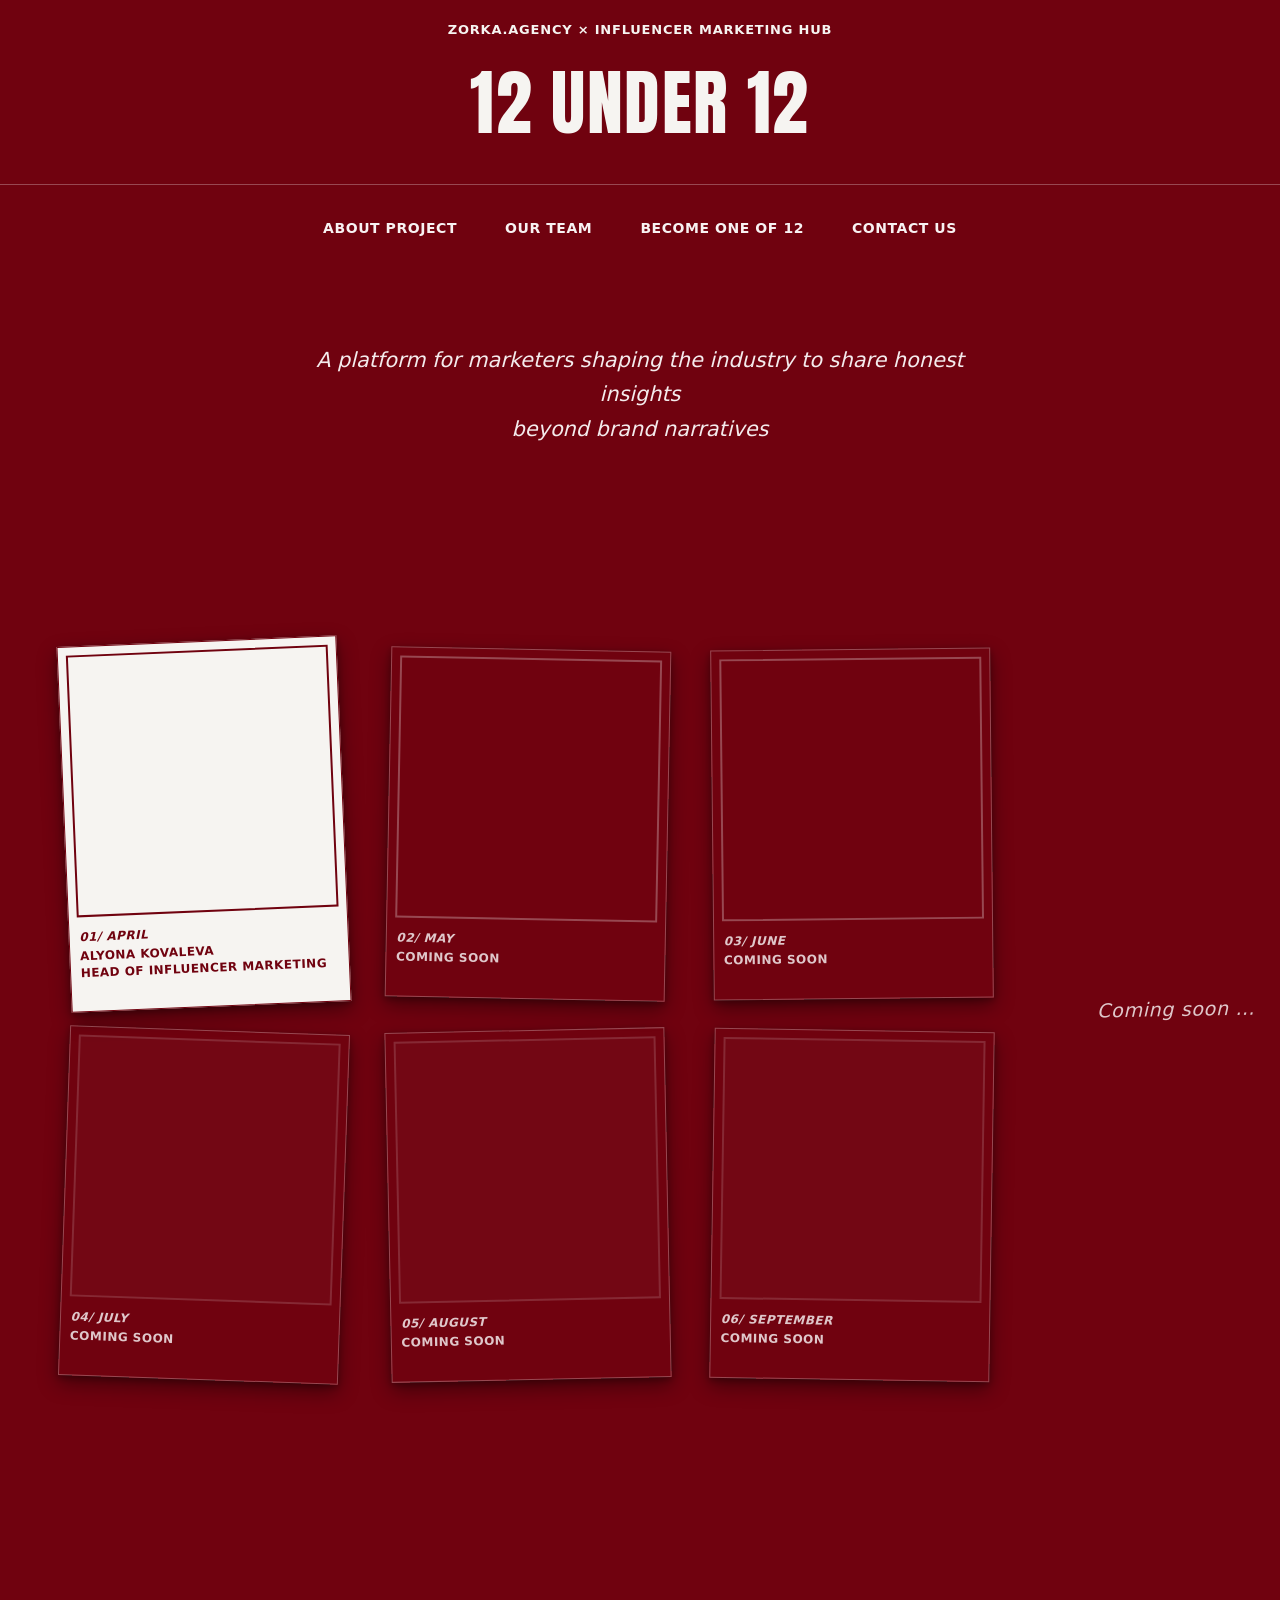
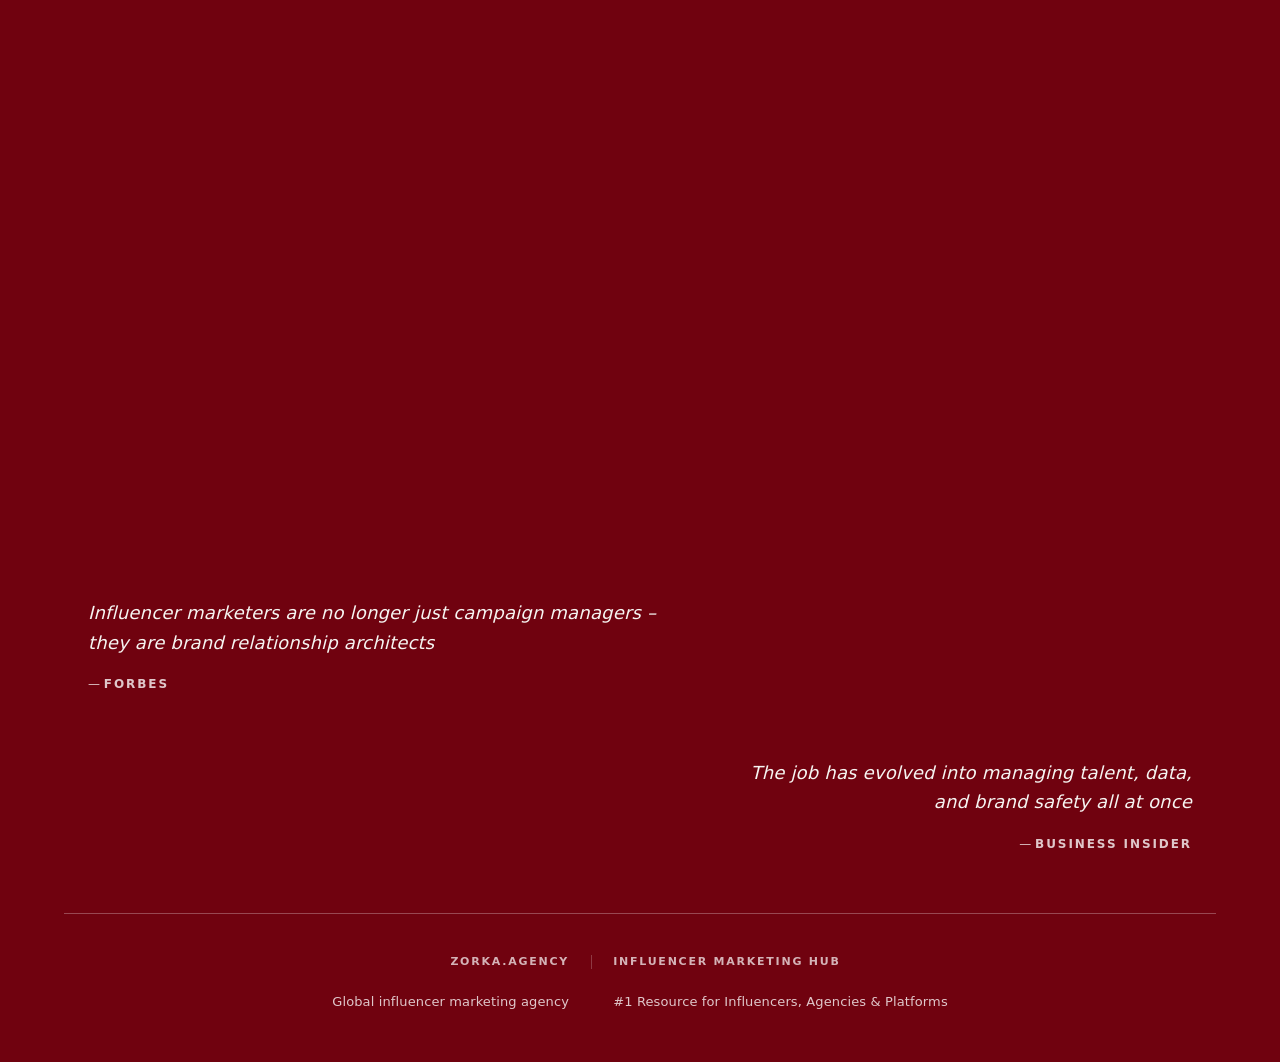
==== index.html @ d3209132 "Initial commit: 12 UNDER 12 static site Made-with: Cursor" ====
<!DOCTYPE html>
<html lang="en">
<head>
  <meta charset="UTF-8">
  <meta name="viewport" content="width=device-width, initial-scale=1">
  <title>12 UNDER 12 — Zorka.Agency × Influencer Marketing Hub</title>
  <script src="js/config.js"></script>
  <script>
    if (window.PRELAUNCH_COMING_SOON) {
      window.location.replace('coming-soon.html');
    }
  </script>
  <link rel="preconnect" href="https://fonts.googleapis.com">
  <link rel="preconnect" href="https://fonts.gstatic.com" crossorigin>
  <link href="https://fonts.googleapis.com/css2?family=Anton&family=Great+Vibes&display=swap" rel="stylesheet">
  <link rel="stylesheet" href="css/style.css?v=home-quote-gap">
</head>
<body class="home-page">
  <header class="site-header">
    <div class="wrap">
      <p class="brand-line">Zorka.Agency × Influencer Marketing Hub</p>
      <h1 class="site-title"><a href="index.html">12 UNDER 12</a></h1>
    </div>
  </header>

  <nav class="nav-pills" aria-label="Main">
    <a href="about.html">About project</a>
    <a href="team.html">Our team</a>
    <a href="become-one.html">Become one of 12</a>
    <a href="contact.html">Contact us</a>
  </nav>

  <main>
    <section class="hero">
      <p class="lead" id="hero-lead">Loading…</p>
    </section>

    <div id="home-grid-container">
      <p class="loading">Загрузка…</p>
    </div>

    <nav class="partner-links" aria-label="Project partners">
      <a class="partner-links__brand partner-links__brand--zorka" href="https://zorka.agency" target="_blank" rel="noopener noreferrer">Zorka.Agency</a>
      <span class="partner-links__sep" aria-hidden="true"></span>
      <a class="partner-links__brand partner-links__brand--imh" href="https://influencermarketinghub.com/" target="_blank" rel="noopener noreferrer">Influencer Marketing Hub</a>
      <p class="partner-links__blurb partner-links__blurb--zorka">Global influencer marketing agency</p>
      <span class="partner-links__sep-spacer" aria-hidden="true"></span>
      <p class="partner-links__blurb partner-links__blurb--imh">#1 Resource for Influencers, Agencies &amp; Platforms</p>
    </nav>
  </main>

  <script src="js/app.js?v=home-quotes-align"></script>
</body>
</html>
---- css/style.css ----
/* 12 UNDER 12 — винный фон, белый текст, акцент cyan */
:root {
  --white: #f6f4f1;
  --wine: #5f040d;
  --wine-hover: #4a030a;
  --cyan: #0097b2;
  --cyan-hover: #5fc4d4;
  --text: #f6f4f1;
  --text-muted: rgba(255, 255, 255, 0.78);
  --border: rgba(255, 255, 255, 0.28);
  --surface: rgba(255, 255, 255, 0.12);
  --surface-card: rgba(255, 255, 255, 0.08);
  --max: 1200px;
  --font-display: "Anton", sans-serif;
  --font-script: "Great Vibes", cursive;
  --font-body: system-ui, -apple-system, "Segoe UI", Roboto, sans-serif;
  --photo-tile-max: 220px;
  --photo-hero-max: 420px;
  --photo-team-max: 330px;
}

*,
*::before,
*::after {
  box-sizing: border-box;
}

html {
  scroll-behavior: smooth;
}

body {
  margin: 0;
  font-family: var(--font-body);
  font-size: 1rem;
  line-height: 1.6;
  color: var(--text);
  background: var(--wine);
  min-height: 100vh;
  display: flex;
  flex-direction: column;
}

main {
  flex: 1;
  width: 100%;
  max-width: var(--max);
  margin: 0 auto;
  padding: 0 1.5rem 2.25rem;
}

a {
  color: var(--white);
  text-decoration: none;
}

a:hover {
  color: var(--cyan);
  text-decoration: underline;
}

/* —— Header —— */
.site-header {
  border-bottom: 1px solid var(--border);
  padding: 1.25rem 1.5rem clamp(1.85rem, 3.5vw, 2.75rem);
}

.site-header .wrap {
  max-width: var(--max);
  margin: 0 auto;
  text-align: center;
}

.brand-line {
  font-family: var(--font-body);
  font-size: 0.8125rem;
  font-weight: 600;
  letter-spacing: 0.06em;
  text-transform: uppercase;
  color: var(--text-muted);
  margin: 0 0 1.5rem;
}

.site-title {
  font-family: var(--font-display);
  font-size: clamp(2.75rem, 8vw, 4.5rem);
  font-weight: 400;
  letter-spacing: 0.02em;
  text-transform: uppercase;
  margin: 0;
  line-height: 1.05;
  color: var(--white);
}

.site-title a {
  color: inherit;
  text-decoration: none;
  transition:
    font-family 0.28s ease,
    font-style 0.28s ease,
    letter-spacing 0.28s ease,
    font-size 0.28s ease,
    line-height 0.28s ease;
}

/* Варианты при наведении переключаются скриптом (каждый раз следующий) */
.site-title a[class*="site-title-a--v"] {
  color: inherit;
  text-decoration: none;
  font-weight: 400;
  text-transform: uppercase;
  font-size: clamp(2.65rem, 7.85vw, 4.4rem);
  line-height: 1.06;
}

.site-title a.site-title-a--v0 {
  font-family: Georgia, "Palatino Linotype", Palatino, serif;
  font-style: normal;
  letter-spacing: 0.06em;
}

.site-title a.site-title-a--v1 {
  font-family: Georgia, "Palatino Linotype", Palatino, serif;
  font-style: italic;
  letter-spacing: 0.1em;
}

.site-title a.site-title-a--v2 {
  font-family: "Times New Roman", Times, serif;
  font-style: normal;
  letter-spacing: 0.04em;
}

.site-title a.site-title-a--v3 {
  font-family: "Times New Roman", Times, serif;
  font-style: italic;
  letter-spacing: 0.11em;
}

.site-title a.site-title-a--v4 {
  font-family: ui-serif, Charter, "Bitstream Charter", Georgia, serif;
  font-style: normal;
  letter-spacing: 0.07em;
}

.site-title a.site-title-a--v5 {
  font-family: ui-serif, Charter, "Bitstream Charter", Georgia, serif;
  font-style: italic;
  letter-spacing: 0.09em;
}

.site-title a.site-title-a--v6 {
  font-family: system-ui, -apple-system, "Segoe UI", sans-serif;
  font-style: normal;
  letter-spacing: 0.05em;
}

.site-title a.site-title-a--v7 {
  font-family: system-ui, -apple-system, "Segoe UI", sans-serif;
  font-style: italic;
  letter-spacing: 0.06em;
}

/* —— Nav pills —— */
.nav-pills {
  display: flex;
  flex-wrap: wrap;
  gap: 0.5rem 1rem;
  justify-content: center;
  align-items: center;
  padding: 1.5rem 1rem clamp(2.5rem, 5.5vw, 4.25rem);
  max-width: var(--max);
  margin: 0 auto;
}

.nav-pills a {
  font-size: 0.875rem;
  font-weight: 600;
  text-transform: uppercase;
  letter-spacing: 0.04em;
  color: var(--white);
  text-decoration: none;
  padding: 0.5rem 1rem;
  border-radius: 999px;
  border-bottom: none;
  transition: background 0.2s ease, color 0.2s ease, box-shadow 0.2s ease;
}

.nav-pills a:hover {
  color: var(--wine);
  text-decoration: none;
  background: rgba(255, 255, 255, 0.94);
  box-shadow:
    0 0 26px rgba(255, 255, 255, 0.45),
    0 0 0 1px rgba(255, 255, 255, 0.55);
}

/* Back + centered nav (About) */
.nav-row {
  display: grid;
  grid-template-columns: minmax(0, 1fr) auto minmax(0, 1fr);
  align-items: center;
  gap: 0.75rem 1rem;
  max-width: var(--max);
  margin: 0 auto;
  padding: 1.5rem 1rem clamp(2.5rem, 5.5vw, 4.25rem);
  padding-left: max(0px, env(safe-area-inset-left, 0px));
  overflow-x: visible;
}

.nav-row .btn-back.nav-row__back {
  grid-column: 1;
  justify-self: start;
  align-self: center;
  margin-bottom: 0;
  position: relative;
  z-index: 1;
  /* margin на grid-ячейке почти не виден; сдвигаем к левому краю окна */
  left: calc(-3.35rem - max(0px, (100vw - var(--max)) / 2) - 2vw);
}

.nav-row__pills {
  grid-column: 2;
  justify-self: center;
  margin: 0;
  padding: 0;
  max-width: none;
}

@media (max-width: 720px) {
  .nav-row {
    grid-template-columns: 1fr;
    justify-items: stretch;
  }

  .nav-row .btn-back.nav-row__back {
    grid-column: 1;
    left: -2.65rem;
  }

  .nav-row__pills {
    grid-column: 1;
    justify-content: center;
  }
}

/* —— Hero —— */
.hero {
  text-align: center;
  margin: clamp(1.5rem, 4.5vw, 2.75rem) auto 0;
  padding: 1.35rem 0 1.75rem;
  max-width: 720px;
}

.hero .lead {
  margin: 0;
  font-size: clamp(1.05rem, 2.35vw, 1.3rem);
  font-weight: 300;
  font-style: italic;
  color: rgba(255, 255, 255, 0.92);
  line-height: 1.65;
  white-space: pre-line;
}

.hero .lead .hero-title-phrase {
  font-style: italic;
  font-weight: 600;
  color: var(--white);
}

/* —— Editions carousel (главная) —— */
.marketers-section {
  margin-top: 1rem;
}

.editions-carousel {
  display: flex;
  align-items: stretch;
  gap: 0.5rem;
  width: 100%;
  max-width: 100%;
  --ec-pages: 1;
  --ec-page: 0;
}

.ec-nav {
  flex: 0 0 48px;
  min-width: 44px;
  align-self: center;
  width: 48px;
  height: 48px;
  border: 1px solid var(--border);
  border-radius: 50%;
  background: rgba(255, 255, 255, 0.1);
  font-size: 1.35rem;
  font-weight: 600;
  line-height: 1;
  color: var(--white);
  cursor: pointer;
  font-family: inherit;
  display: flex;
  align-items: center;
  justify-content: center;
  padding: 0;
  transition: background 0.2s, color 0.2s, opacity 0.2s;
}

.ec-nav:hover:not(:disabled):not(.is-disabled) {
  background: rgba(255, 255, 255, 0.2);
  color: var(--cyan);
}

.ec-nav:focus-visible {
  outline: 2px solid var(--cyan);
  outline-offset: 2px;
}

.ec-nav:disabled,
.ec-nav.is-disabled {
  opacity: 0.3;
  cursor: not-allowed;
}

.ec-nav.ec-nav-hidden {
  display: none;
}

.ec-viewport {
  flex: 1;
  min-width: 0;
  overflow: hidden;
}

.ec-track {
  display: flex;
  width: calc(var(--ec-pages) * 100%);
  transition: transform 0.35s ease;
  transform: translateX(calc(var(--ec-page) * -100% / var(--ec-pages)));
}

.ec-page {
  flex: 0 0 calc(100% / var(--ec-pages));
  box-sizing: border-box;
  padding: 0 0.35rem;
}

.ec-page-grid {
  display: grid;
  grid-template-columns: repeat(2, 1fr);
  gap: 2rem 1.5rem;
}

@media (max-width: 520px) {
  .ec-page-grid {
    grid-template-columns: 1fr;
    max-width: 280px;
    margin: 0 auto;
  }

  .editions-carousel {
    gap: 0.35rem;
  }

  .ec-nav {
    flex: 0 0 40px;
    width: 40px;
    height: 40px;
    min-width: 40px;
    font-size: 1.15rem;
  }
}

.marketer-tile {
  text-align: center;
}

.marketer-tile .photo-frame {
  max-width: var(--photo-tile-max);
  margin-left: auto;
  margin-right: auto;
  width: 100%;
}

.marketer-tile a.tile-link {
  display: block;
  color: inherit;
  text-decoration: none;
}

.marketer-tile a.tile-link:hover .tile-name {
  color: var(--cyan);
}

/* Полароид: белая «матовая» рамка, шире поле снизу, лёгкая тень */
.photo-frame {
  background: var(--white);
  padding: 0.55rem 0.55rem 1.85rem 0.55rem;
  border: 1px solid rgba(0, 0, 0, 0.07);
  box-shadow:
    0 1px 2px rgba(0, 0, 0, 0.08),
    0 10px 28px rgba(0, 0, 0, 0.2);
  box-sizing: border-box;
  line-height: 0;
  border-radius: 1px;
}

.photo-frame .tile-photo,
.photo-frame .hero-img,
.photo-frame .team-photo {
  aspect-ratio: 1 / 1;
  width: 100%;
  object-fit: cover;
  display: block;
  background: var(--white);
  border: none;
}

/* Текст внутри «кадра» полароида вместо отдельных строк под карточкой */
.photo-frame .tile-photo-placeholder {
  aspect-ratio: 1 / 1;
  width: 100%;
  min-height: 0;
  background: var(--white);
  display: flex;
  flex-direction: column;
  align-items: center;
  justify-content: center;
  padding: 0.5rem 0.4rem;
  box-sizing: border-box;
  text-align: center;
  line-height: 1.2;
}

.tile-photo-placeholder__soon {
  font-family: var(--font-display);
  font-size: clamp(0.65rem, 2.8vw, 0.95rem);
  letter-spacing: 0.06em;
  text-transform: uppercase;
  color: var(--wine);
}

.tile-sample-name {
  font-size: 0.75rem;
  font-weight: 700;
  letter-spacing: 0.08em;
  text-transform: uppercase;
  color: var(--white);
  margin: 0.75rem 0 0.2rem;
  text-align: center;
}

.tile-sample-role {
  font-size: 0.75rem;
  font-style: italic;
  font-weight: 400;
  letter-spacing: 0.02em;
  text-transform: none;
  color: var(--white);
  margin: 0 0 0.25rem;
  text-align: center;
  line-height: 1.35;
}

.tile-edition-label {
  font-size: 0.75rem;
  font-weight: 700;
  letter-spacing: 0.08em;
  text-transform: uppercase;
  color: var(--cyan);
  margin: 0 0 0.25rem;
  text-align: center;
}

.marketer-tile .photo-frame + .tile-edition-label {
  margin-top: 0.75rem;
}

.tile-sample-role + .tile-edition-label {
  margin-top: 0.15rem;
}

.tile-sample-name + .tile-edition-label {
  margin-top: 0.15rem;
}

/* Mission + Why 12 (рендер с главной перенесён на About project) */
.mission-section {
  margin-top: 3rem;
  padding-top: 2.5rem;
  border-top: 1px solid var(--border);
  max-width: min(46rem, 100%);
  margin-left: auto;
  margin-right: auto;
  text-align: center;
}

.mission-heading {
  font-family: var(--font-display);
  font-size: calc(0.8125rem + 5pt);
  font-weight: 400;
  letter-spacing: 0.14em;
  text-transform: uppercase;
  color: var(--white);
  margin: 0 0 1.25rem;
}

.mission-quote {
  margin: 0 auto;
  padding: clamp(1.5rem, 4.5vw, 3rem) clamp(0.5rem, 3vw, 1.5rem) 0;
  border: none;
  font-family: Georgia, "Times New Roman", "Palatino Linotype", Palatino, serif;
  font-size: clamp(1.2rem, 2.85vw, 1.65rem);
  font-weight: 400;
  font-style: italic;
  line-height: 1.55;
  color: var(--white);
  white-space: pre-line;
  quotes: none;
  position: relative;
}

.mission-quote::before,
.mission-quote::after {
  display: block;
  font-family: var(--font-display);
  font-style: italic;
  font-weight: 400;
  font-size: clamp(2.75rem, 7vw, 4.5rem);
  line-height: 0.85;
  color: var(--cyan);
  opacity: 0.92;
  pointer-events: none;
  width: 100%;
}

.mission-quote::before {
  content: "\201C";
  margin: 0 0 -0.18em clamp(-1.55rem, -4.5vw, -0.55rem);
  text-align: left;
}

.mission-quote::after {
  content: "\201D";
  margin: -0.18em 0 0;
  text-align: right;
}

.mission-quote:has(.mission-quote-accent) {
  white-space: normal;
}

.mission-quote-accent {
  color: var(--cyan);
  font-style: italic;
}

/* Why 12 — фото 50vw слева, текст справа, одна строка по высоте */
.why-twelve-section {
  margin-top: 3rem;
  padding-top: 2.5rem;
  border-top: 1px solid var(--border);
  width: 100vw;
  max-width: 100vw;
  margin-left: calc(50% - 50vw);
  margin-right: calc(50% - 50vw);
  box-sizing: border-box;
}

.why-twelve-inner {
  display: grid;
  grid-template-columns: 50vw minmax(0, 1fr);
  gap: 0;
  align-items: stretch;
  min-height: clamp(280px, 42vh, 520px);
}

.why-twelve-media {
  min-height: 0;
  display: flex;
}

.why-twelve-media-inner {
  flex: 1;
  min-height: 100%;
  border-radius: 0;
  overflow: hidden;
  border: none;
  border-right: 1px solid var(--border);
  background: var(--surface-card);
}

.why-twelve-img {
  display: block;
  width: 100%;
  height: 100%;
  min-height: clamp(280px, 42vh, 520px);
  object-fit: cover;
  object-position: center;
}

.why-twelve-copy {
  display: flex;
  flex-direction: column;
  justify-content: center;
  padding: clamp(1.5rem, 4vw, 3rem) clamp(1.25rem, 5vw, 4rem);
  max-width: 36rem;
}

.why-twelve-title {
  font-family: var(--font-display);
  font-size: clamp(1.5rem, 4vw, 2rem);
  font-weight: 400;
  letter-spacing: 0.02em;
  text-transform: uppercase;
  color: var(--white);
  margin: 0 0 1.25rem;
  line-height: 1.15;
}

.why-twelve-p {
  margin: 0 0 1rem;
  font-size: 0.9375rem;
  color: var(--text-muted);
  line-height: 1.65;
}

.why-twelve-p:last-child {
  margin-bottom: 0;
}

.why-twelve-em {
  font-style: italic;
  font-weight: 600;
  color: var(--white);
}

@media (max-width: 768px) {
  .why-twelve-section {
    width: auto;
    max-width: none;
    margin-left: 0;
    margin-right: 0;
  }

  .why-twelve-inner {
    grid-template-columns: 1fr;
    min-height: 0;
  }

  .why-twelve-media {
    order: -1;
  }

  .why-twelve-media-inner {
    border-right: none;
    border-bottom: 1px solid var(--border);
  }

  .why-twelve-img {
    min-height: 220px;
    height: 40vh;
    max-height: 360px;
  }

  .why-twelve-copy {
    max-width: none;
    padding: 1.5rem 0 0;
  }
}

.tile-name {
  font-family: var(--font-display);
  font-size: 1.25rem;
  text-transform: uppercase;
  letter-spacing: 0.02em;
  margin: 0.5rem 0 0.15rem;
  color: var(--white);
  line-height: 1.2;
}

.tile-role {
  font-size: 0.8125rem;
  color: var(--text-muted);
  margin: 0;
  line-height: 1.4;
}

/* —— Partner links: сетка 3×2, колонки max-content — правая колонка Zorka совпадает с Agency —— */
.partner-links {
  display: grid;
  grid-template-columns: max-content min-content max-content;
  grid-template-rows: auto auto;
  justify-content: center;
  align-items: start;
  column-gap: 1.35rem;
  row-gap: 1.1rem;
  padding: 2.25rem 1.25rem 0.85rem;
  margin-top: 2rem;
  border-top: 1px solid var(--border);
  max-width: var(--max);
  margin-left: auto;
  margin-right: auto;
  box-sizing: border-box;
}

.partner-links__brand--zorka {
  grid-column: 1;
  grid-row: 1;
  justify-self: end;
}

.partner-links__sep {
  grid-column: 2;
  grid-row: 1;
  align-self: center;
  display: block;
  width: 1px;
  height: 0.85rem;
  background: rgba(255, 255, 255, 0.22);
  flex-shrink: 0;
}

.partner-links__brand--imh {
  grid-column: 3;
  grid-row: 1;
  justify-self: start;
}

.partner-links__blurb--zorka {
  grid-column: 1;
  grid-row: 2;
  justify-self: end;
  text-align: right;
  margin: 0;
  text-wrap: balance;
}

.partner-links__sep-spacer {
  grid-column: 2;
  grid-row: 2;
  width: 1px;
  visibility: hidden;
  pointer-events: none;
  min-height: 1em;
}

.partner-links__blurb--imh {
  grid-column: 3;
  grid-row: 2;
  justify-self: start;
  text-align: left;
  margin: 0;
}

.partner-links__brand {
  font-size: 0.6875rem;
  font-weight: 600;
  letter-spacing: 0.16em;
  text-transform: uppercase;
  color: rgba(255, 255, 255, 0.7);
  text-decoration: none;
  padding: 0.2rem 0;
  border-bottom: 1px solid transparent;
  transition:
    color 0.2s ease,
    border-color 0.2s ease;
}

.partner-links__brand:hover {
  color: var(--white);
  border-bottom-color: rgba(255, 255, 255, 0.45);
  text-decoration: none;
}

.partner-links__blurb {
  margin: 0;
  font-size: 0.8125rem;
  font-weight: 400;
  line-height: 1.55;
  letter-spacing: 0.01em;
  color: var(--text-muted);
  text-transform: none;
}

@media (max-width: 640px) {
  .partner-links {
    grid-template-columns: 1fr;
    justify-items: center;
    row-gap: 0.85rem;
    max-width: 28rem;
  }

  .partner-links__sep,
  .partner-links__sep-spacer {
    display: none;
  }

  .partner-links__brand--zorka {
    grid-column: 1;
    grid-row: 1;
    justify-self: center;
  }

  .partner-links__blurb--zorka {
    grid-column: 1;
    grid-row: 2;
    justify-self: center;
    text-align: center;
    max-width: 100%;
  }

  .partner-links__brand--imh {
    grid-column: 1;
    grid-row: 3;
    justify-self: center;
  }

  .partner-links__blurb--imh {
    grid-column: 1;
    grid-row: 4;
    justify-self: center;
    text-align: center;
    max-width: 100%;
  }
}

/* —— Marketer page —— */
.marketer-page {
  padding-top: 1rem;
}

.marketer-kicker {
  font-family: var(--font-display);
  font-size: 1.5rem;
  text-transform: uppercase;
  letter-spacing: 0.06em;
  color: var(--white);
  margin: 0 0 0.5rem;
  text-align: center;
}

.btn-back {
  display: inline-block;
  font-size: 0.875rem;
  font-weight: 600;
  text-transform: uppercase;
  letter-spacing: 0.06em;
  color: var(--cyan);
  margin-bottom: 2rem;
  text-decoration: none;
  border: none;
  background: none;
  cursor: pointer;
  font-family: inherit;
  padding: 0;
}

.btn-back:hover {
  color: var(--cyan-hover);
  text-decoration: underline;
}

.marketer-hero-grid {
  display: grid;
  grid-template-columns: 1fr 1.1fr 1fr;
  gap: 2rem;
  align-items: start;
  margin-bottom: 3rem;
}

@media (max-width: 900px) {
  .marketer-hero-grid {
    grid-template-columns: 1fr;
    text-align: center;
  }

  .marketer-hero-grid .col-photo {
    order: -1;
    max-width: min(100%, calc(var(--photo-hero-max) + 2rem));
    margin: 0 auto;
  }
}

.col-left .full-name {
  font-family: var(--font-display);
  font-size: clamp(1.75rem, 4vw, 2.5rem);
  text-transform: uppercase;
  line-height: 1.1;
  margin: 0;
  color: var(--text);
}

.col-left .role-line {
  font-size: 0.9375rem;
  color: var(--text-muted);
  margin: 0.75rem 0 0;
}

.col-photo .photo-frame {
  width: 100%;
  max-width: var(--photo-hero-max);
  margin-left: auto;
  margin-right: auto;
}

.col-intro {
  font-size: 0.9375rem;
  color: var(--text-muted);
  line-height: 1.7;
}

.col-intro p {
  margin: 0;
}

/* Quotes carousel */
.quotes-block {
  margin-bottom: 3rem;
}

.quote-panel {
  background: var(--surface-card);
  border: 1px solid var(--border);
  padding: 2rem 2rem 1.5rem;
  min-height: 160px;
  text-align: center;
}

.quote-panel blockquote {
  margin: 0;
  font-size: 1.125rem;
  font-style: italic;
  line-height: 1.6;
  color: var(--white);
}

.quote-panel .quote-caption {
  margin: 1rem 0 0;
  font-size: 0.75rem;
  font-weight: 700;
  text-transform: uppercase;
  letter-spacing: 0.08em;
  color: var(--cyan);
}

.quote-dots {
  display: flex;
  justify-content: center;
  gap: 0.5rem;
  margin-top: 1rem;
}

.quote-dots button,
.quote-dots .quote-dot {
  width: 10px;
  height: 10px;
  border-radius: 50%;
  border: none;
  background: var(--border);
  cursor: pointer;
  padding: 0;
}

.quote-dots button.active,
.quote-dots .quote-dot.active {
  background: var(--white);
}

/* Bio */
.bio-block {
  margin-bottom: 3rem;
  max-width: 720px;
  margin-left: auto;
  margin-right: auto;
}

.bio-block h2 {
  font-family: var(--font-script);
  font-size: 2.25rem;
  font-weight: 400;
  color: var(--cyan);
  margin: 0 0 1rem;
}

.bio-block .bio-text {
  white-space: pre-wrap;
  font-size: 1rem;
  line-height: 1.75;
  color: var(--text-muted);
}

/* Sections carousel (arrows) */
.sections-carousel {
  position: relative;
  margin-bottom: 3rem;
  padding: 0 3rem;
}

@media (max-width: 600px) {
  .sections-carousel {
    padding: 0 2.5rem;
  }
}

.section-panel {
  border: 1px solid var(--border);
  padding: 2rem;
  min-height: 200px;
  background: var(--surface-card);
}

.section-panel h3 {
  font-family: var(--font-display);
  font-size: 1.25rem;
  text-transform: uppercase;
  letter-spacing: 0.03em;
  margin: 0 0 1rem;
  color: var(--white);
}

.section-panel .section-body {
  font-size: 0.9375rem;
  color: var(--text-muted);
  line-height: 1.7;
}

.carousel-arrow {
  position: absolute;
  top: 50%;
  transform: translateY(-50%);
  width: 40px;
  height: 40px;
  border: 1px solid var(--border);
  background: rgba(255, 255, 255, 0.12);
  border-radius: 50%;
  cursor: pointer;
  font-size: 1.25rem;
  line-height: 1;
  color: var(--white);
  display: flex;
  align-items: center;
  justify-content: center;
}

.carousel-arrow:hover {
  background: rgba(255, 255, 255, 0.22);
  color: var(--cyan);
}

.carousel-arrow.prev {
  left: 0;
}

.carousel-arrow.next {
  right: 0;
}

.section-counter {
  text-align: center;
  font-size: 0.75rem;
  color: var(--text-muted);
  margin-top: 0.75rem;
}

/* QA row */
.qa-row {
  display: grid;
  grid-template-columns: repeat(3, 1fr);
  gap: 1.25rem;
  margin-bottom: 3rem;
}

@media (max-width: 768px) {
  .qa-row {
    grid-template-columns: 1fr;
  }
}

.qa-card {
  border: 1px solid var(--border);
  padding: 1.5rem;
  background: var(--surface-card);
}

.qa-card h4 {
  font-size: 0.8125rem;
  text-transform: uppercase;
  letter-spacing: 0.06em;
  color: var(--white);
  margin: 0 0 0.75rem;
}

.qa-card p {
  margin: 0;
  font-size: 0.9375rem;
  color: var(--text-muted);
  line-height: 1.6;
}

.marketer-page .btn-back.bottom {
  margin-bottom: 0;
  margin-top: 1rem;
}

/* —— About page (text / image / text) —— */
.about-page {
  padding: 2rem 0 2.5rem;
}

.about-stack {
  max-width: 720px;
  margin: 0 auto;
}

.about-stack .block-text {
  font-size: 1rem;
  line-height: 1.75;
  color: var(--text-muted);
  margin: 0 0 2rem;
}

.about-why-band {
  max-width: 100%;
  margin: 0 auto;
  padding: 0 1.5rem;
}

.about-why-heading {
  margin: clamp(3.5rem, 12vw, 6.5rem) auto clamp(2rem, 5vw, 3.25rem);
  padding: 0;
  max-width: min(720px, 100%);
  font-family: var(--font-display);
  font-size: clamp(1.65rem, 5.2vw, 2.85rem);
  font-weight: 400;
  line-height: 1.05;
  text-align: center;
  text-transform: uppercase;
  color: var(--white);
  display: flex;
  flex-direction: row;
  flex-wrap: nowrap;
  justify-content: center;
  align-items: center;
  gap: 0.38em;
  white-space: nowrap;
}

.about-why-heading__kicker {
  font-size: 1em;
  letter-spacing: 0.12em;
  line-height: 1;
}

.about-why-heading__twelve {
  font-size: 1em;
  letter-spacing: 0.12em;
  line-height: 1;
}

/* Три столбца: ряд заголовков, затем ряд описаний (один уровень старта текста) */
.about-why-lines {
  max-width: min(60rem, 100%);
  margin: 0 auto clamp(3.25rem, 8vw, 5.5rem);
  padding: 0;
  display: grid;
  grid-template-columns: 1fr;
  grid-template-areas:
    "t1"
    "n1"
    "t2"
    "n2"
    "t3"
    "n3";
  row-gap: clamp(0.85rem, 2.2vw, 1.25rem);
  column-gap: clamp(1rem, 3vw, 2.25rem);
  align-items: start;
  justify-items: center;
  text-align: center;
}

.about-why-lines > :nth-child(1) {
  grid-area: t1;
}

.about-why-lines > :nth-child(2) {
  grid-area: t2;
}

.about-why-lines > :nth-child(3) {
  grid-area: t3;
}

.about-why-lines > :nth-child(4) {
  grid-area: n1;
}

.about-why-lines > :nth-child(5) {
  grid-area: n2;
}

.about-why-lines > :nth-child(6) {
  grid-area: n3;
}

@media (min-width: 640px) {
  .about-why-lines {
    grid-template-columns: repeat(3, minmax(0, 1fr));
    grid-template-rows: auto auto;
    grid-template-areas: none;
    row-gap: clamp(0.85rem, 2.2vw, 1.25rem);
    column-gap: clamp(1rem, 3vw, 2.25rem);
  }

  .about-why-lines > :nth-child(n) {
    grid-area: auto;
  }
}

.about-why-col__note {
  margin: 0;
  padding: 0;
  max-width: 16.5rem;
  font-family: var(--font-body);
  font-size: clamp(0.8rem, 1.45vw, 0.9rem);
  font-weight: 400;
  letter-spacing: 0.02em;
  line-height: 1.6;
  text-transform: none;
  color: var(--text-muted);
  text-align: center;
}

.about-why-col__note strong {
  font-weight: 600;
  color: var(--white);
  letter-spacing: 0.02em;
}

.about-why-line {
  margin: 0;
  padding: 0;
  font-family: var(--font-body);
  font-size: clamp(0.8125rem, 1.65vw, 0.9375rem);
  font-weight: 600;
  letter-spacing: 0.08em;
  line-height: 1.5;
  text-transform: uppercase;
  color: var(--white);
}

.about-blocks-root {
  margin-top: 0;
  padding-top: 0;
}

/* Линия после BUT WHY 12 — у первого блока (Mission) */
.about-blocks-root .mission-section:first-child {
  border-top: none;
  padding-top: clamp(0.75rem, 2vw, 1.5rem);
  margin-top: clamp(3rem, 7.5vw, 5.5rem);
}

.about-blocks-root .mission-section {
  margin-bottom: clamp(3rem, 7vw, 5.5rem);
}

.about-stack .block-img {
  width: 100%;
  aspect-ratio: 16 / 10;
  object-fit: cover;
  border: 1px solid var(--border);
  margin-bottom: 2rem;
  background: var(--surface);
}

.page-title {
  font-family: var(--font-display);
  font-size: clamp(1.75rem, 4vw, 2.5rem);
  text-transform: uppercase;
  letter-spacing: 0.04em;
  text-align: center;
  margin: 2rem 0 1.5rem;
  color: var(--white);
}

/* —— Team page —— */
#team-root {
  /* как между nav-row (нижний padding) и этим блоком */
  --team-root-nav-gap: clamp(0.35rem, 1.5vw, 0.85rem);
  --team-root-nav-pad: clamp(2.5rem, 5.5vw, 4.25rem);
  margin-top: var(--team-root-nav-gap);
  margin-bottom: calc((var(--team-root-nav-pad) + var(--team-root-nav-gap)) * 2);
}

/* Тот же зазор, что над intro: снизу до partner-links без лишнего margin-top */
main > #team-root + .partner-links {
  margin-top: 0;
}

.team-intro {
  text-align: center;
  max-width: 42rem;
  margin: 0 auto clamp(3rem, 6.5vw, 4.75rem);
  padding: 0 1rem;
  font-size: clamp(1.15rem, 2.65vw, 1.4rem);
  line-height: 1.65;
  font-weight: 200;
  font-style: italic;
  color: #ffffff;
}

.team-grid {
  display: flex;
  flex-wrap: wrap;
  justify-content: center;
  gap: clamp(3.25rem, 6vw, 4.75rem) clamp(2rem, 4vw, 3rem);
}

.team-person {
  text-align: center;
  flex: 0 1 var(--photo-team-max);
  max-width: var(--photo-team-max);
  width: 100%;
  box-sizing: border-box;
}

@media (max-width: 768px) {
  .team-grid {
    flex-direction: column;
    align-items: center;
    max-width: 400px;
    margin: 0 auto;
    gap: clamp(3rem, 7vw, 4.5rem);
  }

  .team-person {
    flex: 0 0 auto;
    max-width: 400px;
  }
}

.team-person .photo-frame {
  width: 100%;
  max-width: var(--photo-team-max);
  margin-left: auto;
  margin-right: auto;
}

.team-person h3 {
  font-family: var(--font-display);
  font-size: 1.35rem;
  text-transform: uppercase;
  margin: 1rem 0 0.25rem;
  line-height: 1.2;
  color: var(--white);
}

.team-person .role {
  font-size: 0.8125rem;
  color: var(--cyan);
  font-weight: 600;
  text-transform: uppercase;
  letter-spacing: 0.04em;
  margin: 0 0 0.75rem;
}

.team-person .comment {
  font-size: 0.9375rem;
  color: var(--text-muted);
  line-height: 1.65;
  margin: 0;
  text-align: left;
}

/* —— Forms —— */
.become-one-page .form-page {
  margin-top: clamp(0.45rem, 1.35vw, 0.95rem);
}

.become-one-page .form-intro {
  margin-bottom: clamp(2.5rem, 5.5vw, 3.75rem);
  font-style: italic;
  color: rgba(255, 255, 255, 0.82);
}

.form-page {
  max-width: 520px;
  margin: 0 auto;
}

.form-intro {
  text-align: center;
  color: var(--text-muted);
  margin-bottom: 2rem;
}

.form-group {
  margin-bottom: 1.25rem;
}

.form-group label {
  display: block;
  font-size: 0.8125rem;
  font-weight: 600;
  text-transform: uppercase;
  letter-spacing: 0.04em;
  margin-bottom: 0.35rem;
  color: var(--white);
}

.form-group input,
.form-group textarea {
  width: 100%;
  padding: 0.75rem 1rem;
  border: 1px solid var(--border);
  font-family: inherit;
  font-size: 1rem;
  background: rgba(255, 255, 255, 0.95);
  color: #1a1a1a;
}

.form-group textarea {
  min-height: 140px;
  resize: vertical;
}

.form-group input:focus,
.form-group textarea:focus {
  outline: 2px solid var(--cyan);
  outline-offset: 2px;
}

.btn-submit {
  display: inline-block;
  width: 100%;
  padding: 0.875rem 1.5rem;
  font-family: inherit;
  font-size: 0.875rem;
  font-weight: 700;
  text-transform: uppercase;
  letter-spacing: 0.08em;
  background: var(--white);
  color: var(--wine);
  border: none;
  cursor: pointer;
}

.btn-submit:hover {
  background: var(--cyan);
  color: var(--white);
}

.form-note {
  font-size: 0.8125rem;
  color: var(--text-muted);
  margin-top: 1rem;
  text-align: center;
}

/* —— Footer minimal —— */
.site-footer-min {
  border-top: 1px solid var(--border);
  padding: 2rem 1.5rem;
  text-align: center;
  font-size: 0.8125rem;
  color: var(--text-muted);
}

.loading,
.error {
  text-align: center;
  padding: 3rem;
  color: var(--text-muted);
}

.error {
  color: #ffb4b4;
}

/* --- Винный фон, белый/светлый текст --- */
:root {
  --white: #f6f4f1;
  --wine: #70020f;
  --wine-hover: #5a010c;
  --cyan: #007f9a;
  --cyan-hover: #5fc4d4;
  --text: #f6f4f1;
  --text-muted: rgba(255, 255, 255, 0.78);
  --border: rgba(255, 255, 255, 0.28);
  --surface: rgba(255, 255, 255, 0.12);
  --surface-card: rgba(255, 255, 255, 0.08);
}

body {
  background: var(--wine);
  color: var(--text);
}

a {
  color: var(--text);
}

a:hover {
  color: var(--cyan);
}

.site-title a:hover,
.site-title a[class*="site-title-a--v"] {
  color: inherit;
}

.site-title,
.page-title,
.mission-heading,
.tile-name,
.marketer-kicker,
.col-left .full-name,
.section-panel h3,
.team-person h3,
.brand-line,
.form-group label {
  color: var(--text);
}

.nav-pills a {
  color: rgba(255, 255, 255, 0.95);
  text-decoration: none;
  border-bottom: none;
  padding: 0.5rem 1rem;
  border-radius: 999px;
  transition: background 0.2s ease, color 0.2s ease, box-shadow 0.2s ease;
}

.nav-pills a:hover {
  color: var(--wine);
  text-decoration: none;
  background: rgba(255, 255, 255, 0.94);
  box-shadow:
    0 0 26px rgba(255, 255, 255, 0.45),
    0 0 0 1px rgba(255, 255, 255, 0.55);
}

.nav-pills a:focus-visible {
  outline: 2px solid rgba(255, 255, 255, 0.85);
  outline-offset: 3px;
  text-decoration: none;
}

.nav-pills a[aria-current="page"] {
  color: #ffffff;
  background: rgba(255, 255, 255, 0.32);
  box-shadow:
    0 0 28px rgba(255, 255, 255, 0.5),
    0 0 0 1px rgba(255, 255, 255, 0.72);
  text-shadow: 0 0 14px rgba(255, 255, 255, 0.35);
}

.nav-pills a[aria-current="page"]:hover {
  color: #ffffff;
  background: rgba(255, 255, 255, 0.42);
  box-shadow:
    0 0 36px rgba(255, 255, 255, 0.62),
    0 0 0 1px rgba(255, 255, 255, 0.88);
  text-shadow: 0 0 18px rgba(255, 255, 255, 0.45);
}

.marketer-tile a.tile-link:hover .tile-name {
  color: var(--cyan);
}

.home-grid {
  display: grid;
  grid-template-columns: repeat(3, minmax(0, 1fr));
  gap: 2rem 1.5rem;
}

@media (max-width: 900px) {
  .home-grid {
    grid-template-columns: repeat(2, minmax(0, 1fr));
  }
}

@media (max-width: 640px) {
  .home-grid {
    grid-template-columns: 1fr;
    max-width: 320px;
    margin: 0 auto;
  }
}

.tile-role,
.col-left .role-line,
.col-intro,
.about-stack .block-text,
.team-person .comment,
.form-intro,
.form-note,
.site-footer-min {
  color: var(--text-muted);
}

.quote-panel,
.section-panel,
.qa-card {
  border-color: var(--border);
  background: var(--surface-card);
}

.tile-sample-name,
.tile-sample-role {
  color: var(--text);
}

.btn-submit {
  background: var(--white);
  color: var(--wine);
}

.btn-submit:hover {
  background: var(--cyan);
  color: var(--white);
}

/* —— Forbes quote: на главной сразу после ленты полароидов, перед блоком партнёров —— */
.home-forbes-quote {
  max-width: 40rem;
  margin: 0 auto;
  padding: clamp(0.75rem, 2.5vh, 1.5rem) 1.5rem clamp(1rem, 3vh, 2rem);
  box-sizing: border-box;
}

.home-forbes-quote--left {
  margin-left: 0;
  margin-right: auto;
}

.home-forbes-quote--right {
  margin-left: auto;
  margin-right: 0;
}

.home-forbes-quote--left .home-forbes-quote__inner {
  text-align: left;
}

.home-forbes-quote--right .home-forbes-quote__inner {
  text-align: right;
}

#home-grid-container > .home-forbes-quote {
  margin-top: clamp(4.25rem, 12vh, 7.5rem);
}

#home-grid-container > .home-forbes-quote + .home-forbes-quote {
  margin-top: clamp(0.75rem, 2.5vh, 1.75rem);
  padding-top: clamp(0.5rem, 1.5vh, 1rem);
}

.home-forbes-quote__inner {
  margin: 0;
  padding: 0;
  border: none;
  text-align: center;
}

.home-forbes-quote__inner p {
  margin: 0 0 1.1rem;
  font-size: clamp(0.9375rem, 2.2vw, 1.125rem);
  font-style: italic;
  font-weight: 400;
  line-height: 1.65;
  color: var(--white);
  letter-spacing: 0.01em;
}

.home-forbes-quote__src {
  margin: 0;
  font-size: 0.75rem;
  font-weight: 600;
  font-style: normal;
  letter-spacing: 0.16em;
  text-transform: uppercase;
  color: var(--text-muted);
}

.home-forbes-quote__src::before {
  content: "— ";
  font-weight: 400;
  letter-spacing: 0;
}

/* —— Polaroid strip: vertical scroll drives horizontal translate —— */
.polaroid-scroll-driver {
  position: relative;
  width: 100vw;
  max-width: 100vw;
  margin-left: calc(50% - 50vw);
  margin-right: calc(50% - 50vw);
  height: 150vh;
  box-sizing: border-box;
}

.home-page .nav-pills {
  padding-bottom: clamp(1rem, 2.75vw, 1.85rem);
}

#home-grid-container {
  margin-top: clamp(2.25rem, 5.5vw, 4rem);
}

.polaroid-sticky-viewport {
  position: sticky;
  top: 0;
  z-index: 1;
  height: 100vh;
  overflow: hidden;
  display: flex;
  flex-direction: row;
  align-items: center;
  justify-content: flex-start;
  padding-top: clamp(1.25rem, 5vh, 3rem);
  box-sizing: border-box;
}

.polaroid-track {
  display: grid;
  grid-template-columns: repeat(3, max-content) max-content;
  grid-template-rows: auto auto;
  grid-auto-flow: row;
  column-gap: clamp(1.25rem, 4vw, 2.75rem);
  row-gap: clamp(0.85rem, 2.5vh, 1.75rem);
  align-items: center;
  flex: 0 0 auto;
  width: max-content;
  min-width: min-content;
  padding: 0 clamp(1rem, 5vw, 4rem);
  will-change: transform;
}

.polaroid-card--soon-aside {
  grid-column: 4;
  grid-row: 1 / -1;
  justify-self: center;
  align-self: center;
}

.polaroid-card {
  flex: 0 0 auto;
  width: clamp(200px, 28vw, 280px);
  position: relative;
  z-index: 0;
  transition:
    transform 0.45s cubic-bezier(0.34, 1.35, 0.64, 1),
    z-index 0s linear 0s;
}

.polaroid-tilt--1:not(.polaroid-card--text-soon) {
  transform: rotate(-2.4deg);
}

.polaroid-tilt--2:not(.polaroid-card--text-soon) {
  transform: rotate(1.1deg);
}

.polaroid-tilt--3:not(.polaroid-card--text-soon) {
  transform: rotate(-0.6deg);
}

.polaroid-tilt--4:not(.polaroid-card--text-soon) {
  transform: rotate(2deg);
}

.polaroid-tilt--5:not(.polaroid-card--text-soon) {
  transform: rotate(-1.2deg);
}

.polaroid-tilt--6:not(.polaroid-card--text-soon) {
  transform: rotate(0.9deg);
}

.polaroid-card--vacant .polaroid-photo-area--vacant {
  opacity: 0.5;
  background: rgba(255, 255, 255, 0.05);
}

/* Выпуск 01: белый полароид, винные рамки и винный текст */
.polaroid-card--lead .polaroid-link {
  color: var(--wine);
}

.polaroid-card--lead .polaroid-frame {
  background: var(--white);
  border-color: var(--wine);
}

.polaroid-card--lead .polaroid-photo-area {
  background: var(--white);
  border-color: var(--wine);
}

.polaroid-card--lead .polaroid-caption {
  color: var(--wine);
}

.polaroid-card--lead .polaroid-read-pill {
  border-color: var(--wine);
  background: rgba(95, 4, 13, 0.12);
}

.polaroid-card--lead .polaroid-read-pill__text {
  color: var(--wine);
}

.polaroid-link {
  display: block;
  color: inherit;
  text-decoration: none;
}

.polaroid-link:hover {
  text-decoration: none;
}

.polaroid-frame {
  display: flex;
  flex-direction: column;
  width: 100%;
  padding: 0.5rem 0.5rem 0.4rem;
  padding-bottom: 1.85rem;
  border: 1px solid var(--border);
  background: transparent;
  box-shadow:
    0 0.5rem 1.25rem rgba(0, 0, 0, 0.4),
    0 0.15rem 0.45rem rgba(0, 0, 0, 0.28);
  border-radius: 0;
  box-sizing: border-box;
}

.polaroid-photo-area {
  position: relative;
  display: flex;
  align-items: center;
  justify-content: center;
  width: 100%;
  aspect-ratio: 1;
  flex-shrink: 0;
  border: 2px solid var(--border);
  background: transparent;
  line-height: 0;
}

.polaroid-read-pill {
  display: inline-flex;
  align-items: center;
  justify-content: center;
  padding: 0.28em 1.05em 0.32em;
  border: 1px solid var(--border);
  border-radius: 999px;
  background: rgba(0, 0, 0, 0.2);
  box-sizing: border-box;
  pointer-events: none;
  opacity: 0;
  visibility: hidden;
  transform: scale(0.92);
  transition:
    opacity 0.28s ease,
    visibility 0.28s ease,
    transform 0.4s cubic-bezier(0.34, 1.35, 0.64, 1),
    border-color 0.25s ease,
    background 0.25s ease,
    box-shadow 0.25s ease;
}

.polaroid-read-pill__text {
  font-family: var(--font-body);
  font-size: clamp(0.45rem, 1.15vw, 0.65rem);
  font-weight: 600;
  font-style: italic;
  letter-spacing: 0.1em;
  text-transform: none;
  color: var(--white);
  line-height: 1.2;
}

.polaroid-card:has(.polaroid-link:hover) .polaroid-read-pill,
.polaroid-card:has(.polaroid-link:focus-visible) .polaroid-read-pill {
  opacity: 1;
  visibility: visible;
  transform: scale(1);
  border-color: rgba(255, 255, 255, 0.55);
  background: rgba(0, 0, 0, 0.35);
  box-shadow: 0 0 0 1px rgba(255, 255, 255, 0.12);
}

.polaroid-card--lead:has(.polaroid-link:hover) .polaroid-read-pill,
.polaroid-card--lead:has(.polaroid-link:focus-visible) .polaroid-read-pill {
  border-color: var(--wine-hover);
  background: rgba(95, 4, 13, 0.2);
  box-shadow: 0 0 0 1px rgba(95, 4, 13, 0.35);
}

.polaroid-caption {
  margin: 0;
  margin-top: 0.75rem;
  padding: 0 0.1rem;
  font-family: var(--font-body);
  font-size: clamp(0.52rem, 1.35vw, 0.75rem);
  font-weight: 600;
  font-style: normal;
  letter-spacing: 0.04em;
  text-transform: uppercase;
  color: var(--text-muted);
  line-height: 1.4;
  text-align: left;
  background: none;
}

.polaroid-caption__kicker {
  font-style: italic;
  font-weight: 600;
  letter-spacing: 0.04em;
  text-transform: uppercase;
}

.polaroid-caption__body {
  display: block;
  font-style: normal;
  font-weight: 600;
  letter-spacing: 0.04em;
  text-transform: uppercase;
  margin-top: 0.2em;
}

.polaroid-scroll-driver--reduced {
  height: auto;
  margin-bottom: 3rem;
}

.polaroid-scroll-driver--reduced .polaroid-sticky-viewport {
  position: relative;
  height: auto;
  overflow-x: auto;
  overflow-y: hidden;
  padding: 1.5rem 0;
  -webkit-overflow-scrolling: touch;
}

.polaroid-scroll-driver--reduced .polaroid-track {
  transform: none;
}

@media (prefers-reduced-motion: reduce) {
  .polaroid-tilt--1:not(.polaroid-card--text-soon),
  .polaroid-tilt--2:not(.polaroid-card--text-soon),
  .polaroid-tilt--3:not(.polaroid-card--text-soon),
  .polaroid-tilt--4:not(.polaroid-card--text-soon),
  .polaroid-tilt--5:not(.polaroid-card--text-soon),
  .polaroid-tilt--6:not(.polaroid-card--text-soon),
  .polaroid-card--vacant,
  .polaroid-card--text-soon {
    transform: none;
  }

  .polaroid-card:has(.polaroid-link:hover) .polaroid-read-pill {
    transform: none;
  }
}

/* Слот «Coming soon …» в правой колонке сетки */
.polaroid-card--text-soon {
  display: flex;
  align-items: center;
  justify-content: center;
  align-self: center;
  min-height: min(55vw, 320px);
  transform: rotate(-1deg);
}

.polaroid-soon-inline {
  margin: 0;
  padding: 0 0.25rem;
  font-style: italic;
  font-size: clamp(0.95rem, 2.6vw, 1.2rem);
  color: var(--text-muted);
  letter-spacing: 0.03em;
  line-height: 1.35;
  text-align: center;
  max-width: 11em;
}
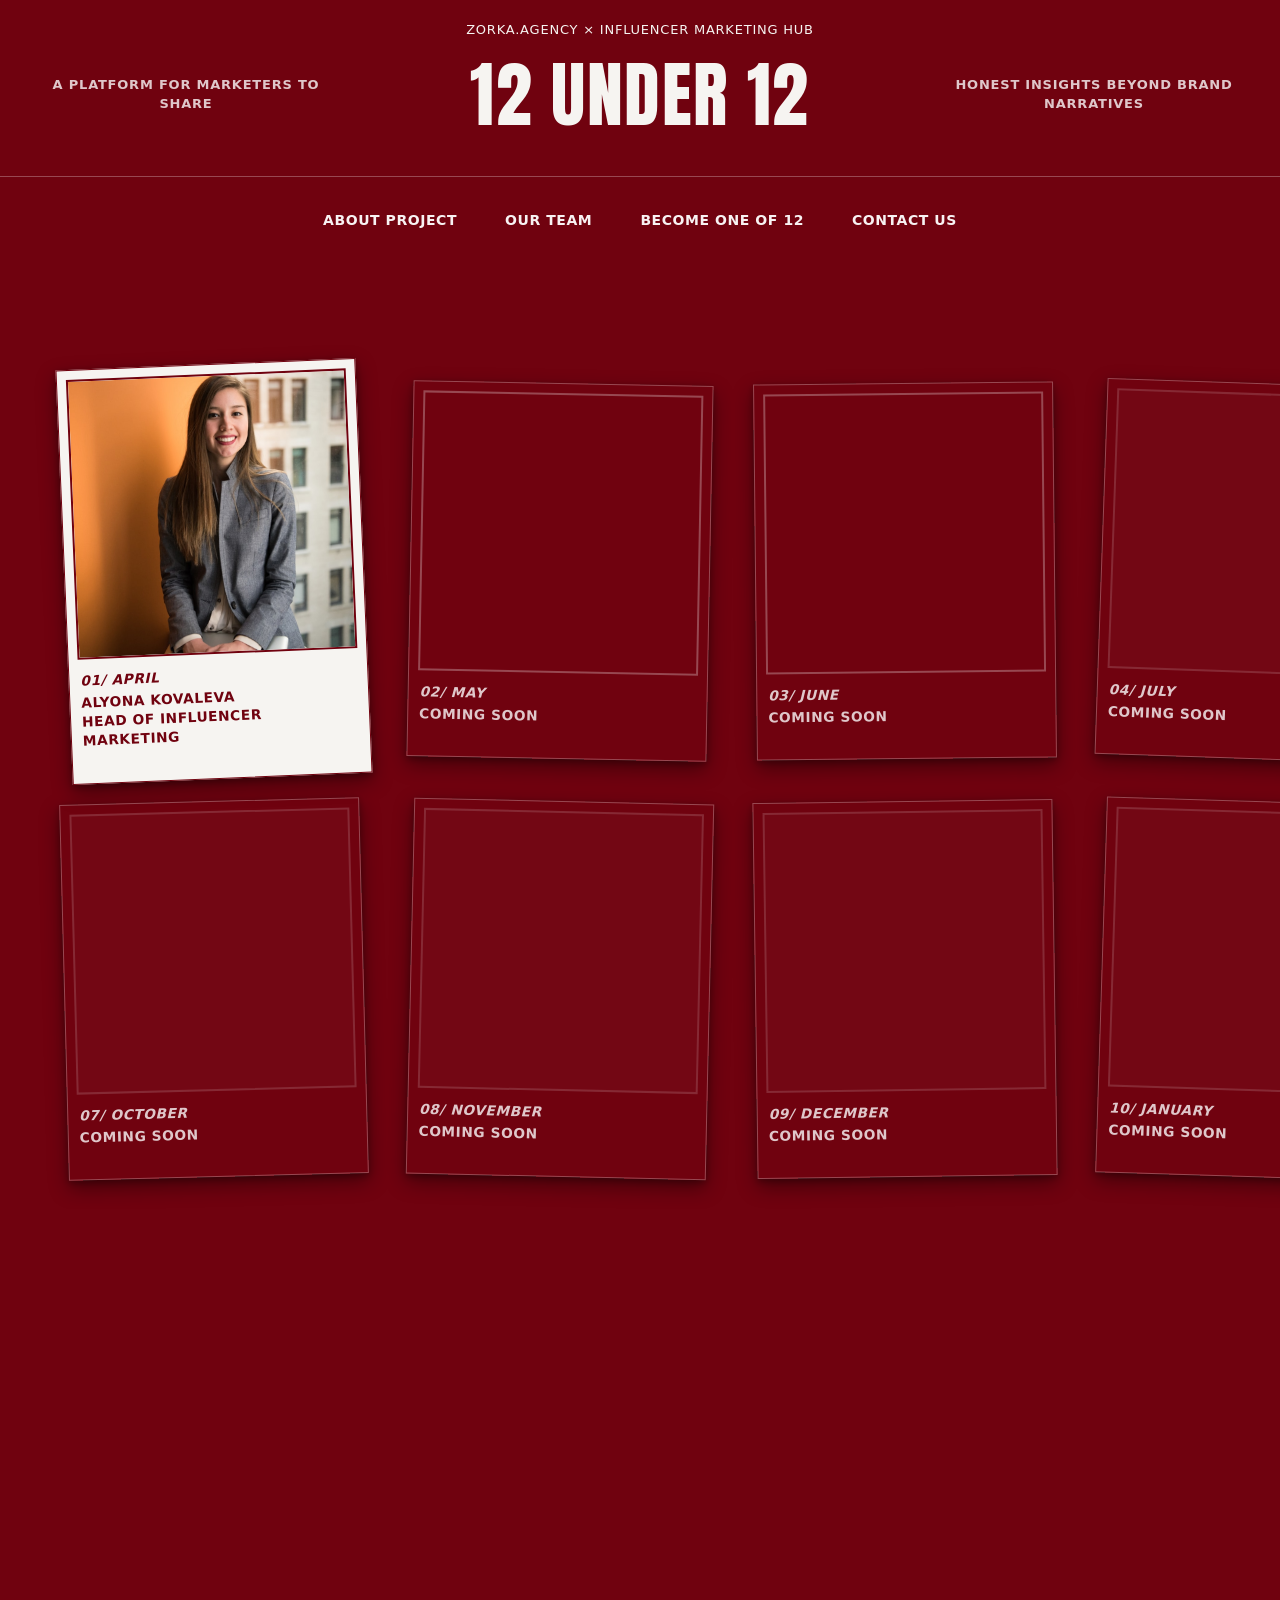
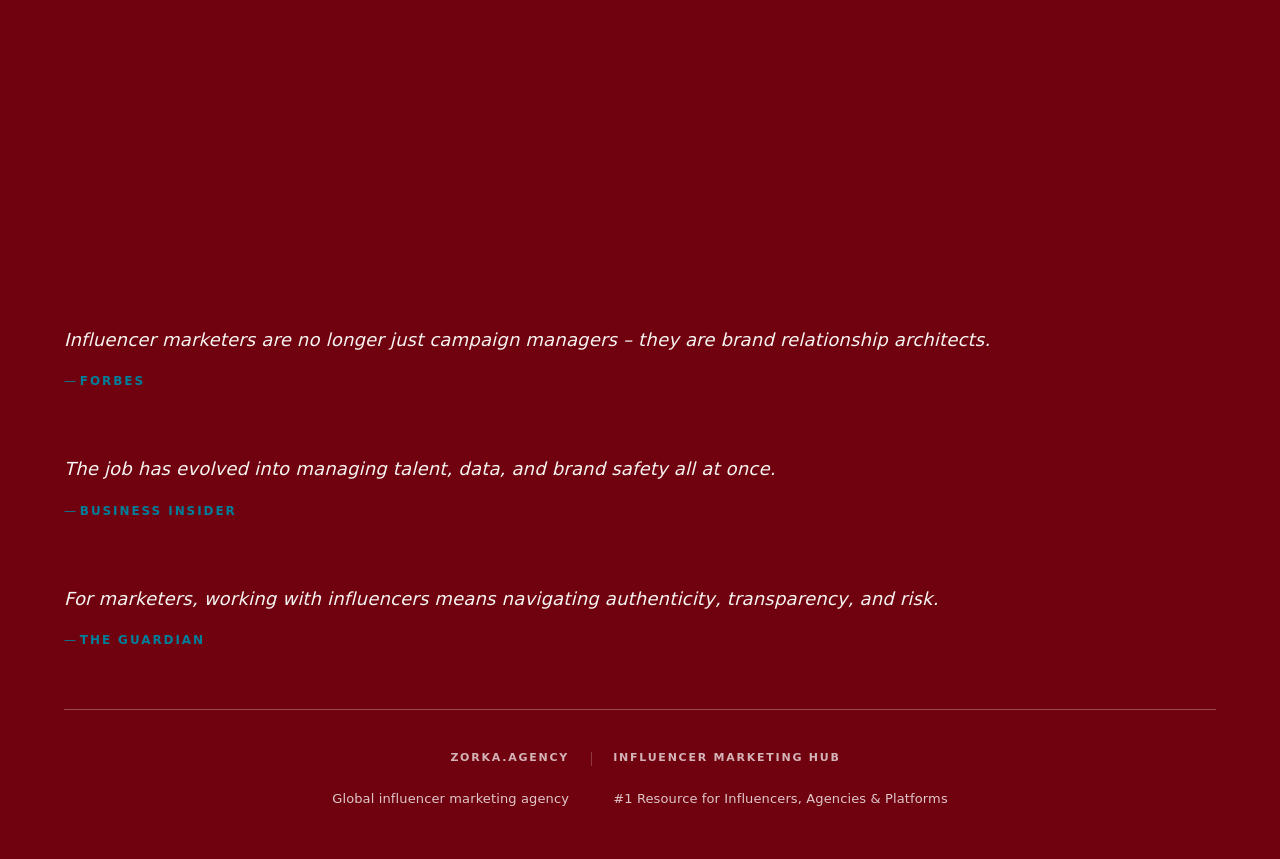
==== commit 8477b1f6: "Update layout, header, polaroids, and assets Made-with: Cursor" ====
--- a/index.html
+++ b/index.html
@@ -13,13 +13,21 @@
   <link rel="preconnect" href="https://fonts.googleapis.com">
   <link rel="preconnect" href="https://fonts.gstatic.com" crossorigin>
   <link href="https://fonts.googleapis.com/css2?family=Anton&family=Great+Vibes&display=swap" rel="stylesheet">
-  <link rel="stylesheet" href="css/style.css?v=home-quote-gap">
+  <link rel="stylesheet" href="css/style.css?v=header-three-cols-restored">
 </head>
 <body class="home-page">
   <header class="site-header">
-    <div class="wrap">
-      <p class="brand-line">Zorka.Agency × Influencer Marketing Hub</p>
-      <h1 class="site-title"><a href="index.html">12 UNDER 12</a></h1>
+    <div class="wrap site-header__inner">
+      <div class="site-header__brand-row">
+        <p class="brand-line">
+          <a class="brand-line__link" href="https://zorka.agency/" target="_blank" rel="noopener noreferrer">Zorka.Agency</a><span class="brand-line__sep" aria-hidden="true"> × </span><a class="brand-line__link" href="https://influencermarketinghub.com/" target="_blank" rel="noopener noreferrer">Influencer Marketing Hub</a>
+        </p>
+      </div>
+      <div class="site-header__hero-row">
+        <p class="site-header__tagline">A platform for marketers to share</p>
+        <h1 class="site-title"><a href="index.html">12 UNDER 12</a></h1>
+        <p class="site-header__year">honest insights beyond brand narratives</p>
+      </div>
     </div>
   </header>
 
@@ -31,16 +39,12 @@
   </nav>
 
   <main>
-    <section class="hero">
-      <p class="lead" id="hero-lead">Loading…</p>
-    </section>
-
     <div id="home-grid-container">
       <p class="loading">Загрузка…</p>
     </div>
 
     <nav class="partner-links" aria-label="Project partners">
-      <a class="partner-links__brand partner-links__brand--zorka" href="https://zorka.agency" target="_blank" rel="noopener noreferrer">Zorka.Agency</a>
+      <a class="partner-links__brand partner-links__brand--zorka" href="https://zorka.agency/" target="_blank" rel="noopener noreferrer">Zorka.Agency</a>
       <span class="partner-links__sep" aria-hidden="true"></span>
       <a class="partner-links__brand partner-links__brand--imh" href="https://influencermarketinghub.com/" target="_blank" rel="noopener noreferrer">Influencer Marketing Hub</a>
       <p class="partner-links__blurb partner-links__blurb--zorka">Global influencer marketing agency</p>
@@ -49,6 +53,6 @@
     </nav>
   </main>
 
-  <script src="js/app.js?v=home-quotes-align"></script>
+  <script src="js/app.js?v=hero-year-badge"></script>
 </body>
 </html>
--- a/css/style.css
+++ b/css/style.css
@@ -71,14 +71,101 @@
   text-align: center;
 }
 
+/* Главная: строка бренда; ниже слоган | 12 UNDER 12 | подзаголовок — одна строка (на мобиле столбиком) */
+.site-header .wrap.site-header__inner {
+  display: flex;
+  flex-direction: column;
+  align-items: stretch;
+  gap: clamp(0.65rem, 1.5vw, 1rem);
+  text-align: center;
+}
+
+.site-header__brand-row {
+  width: 100%;
+}
+
+.site-header__brand-row .brand-line {
+  margin: 0;
+}
+
+.site-header__hero-row {
+  display: grid;
+  grid-template-columns: minmax(0, 1fr) minmax(0, min(100%, 36rem)) minmax(0, 1fr);
+  align-items: center;
+  column-gap: 1.25rem;
+  width: 100%;
+}
+
+.site-header__tagline,
+.site-header__year {
+  margin: 0;
+  font-family: var(--font-body);
+  font-size: clamp(0.6875rem, 1.65vw, 0.8125rem);
+  font-style: normal;
+  font-weight: 700;
+  line-height: 1.45;
+  letter-spacing: 0.06em;
+  text-transform: uppercase;
+  color: var(--text-muted);
+  text-align: center;
+}
+
+.site-header__tagline {
+  grid-column: 1;
+  place-self: center;
+  max-width: min(18rem, 100%);
+}
+
+.site-header .site-header__hero-row .site-title {
+  grid-column: 2;
+  margin: 0;
+  justify-self: center;
+  width: 100%;
+}
+
+.site-header__year {
+  grid-column: 3;
+  place-self: center;
+  max-width: min(22rem, 100%);
+}
+
+@media (max-width: 720px) {
+  .site-header__hero-row {
+    grid-template-columns: 1fr;
+    align-items: start;
+    row-gap: 0.65rem;
+  }
+
+  .site-header__tagline,
+  .site-header__year {
+    grid-column: 1;
+    place-self: center;
+    max-width: min(22rem, 100%);
+  }
+
+  .site-header .site-header__hero-row .site-title {
+    grid-column: 1;
+  }
+}
+
 .brand-line {
   font-family: var(--font-body);
   font-size: 0.8125rem;
-  font-weight: 600;
+  font-weight: 400;
+  font-style: normal;
   letter-spacing: 0.06em;
   text-transform: uppercase;
   color: var(--text-muted);
   margin: 0 0 1.5rem;
+}
+
+.brand-line__link {
+  color: inherit;
+  text-decoration: none;
+}
+
+.brand-line__link:hover {
+  color: var(--cyan);
 }
 
 .site-title {
@@ -242,30 +329,6 @@
     grid-column: 1;
     justify-content: center;
   }
-}
-
-/* —— Hero —— */
-.hero {
-  text-align: center;
-  margin: clamp(1.5rem, 4.5vw, 2.75rem) auto 0;
-  padding: 1.35rem 0 1.75rem;
-  max-width: 720px;
-}
-
-.hero .lead {
-  margin: 0;
-  font-size: clamp(1.05rem, 2.35vw, 1.3rem);
-  font-weight: 300;
-  font-style: italic;
-  color: rgba(255, 255, 255, 0.92);
-  line-height: 1.65;
-  white-space: pre-line;
-}
-
-.hero .lead .hero-title-phrase {
-  font-style: italic;
-  font-weight: 600;
-  color: var(--white);
 }
 
 /* —— Editions carousel (главная) —— */
@@ -1623,9 +1686,10 @@
 
 /* —— Forbes quote: на главной сразу после ленты полароидов, перед блоком партнёров —— */
 .home-forbes-quote {
-  max-width: 40rem;
-  margin: 0 auto;
-  padding: clamp(0.75rem, 2.5vh, 1.5rem) 1.5rem clamp(1rem, 3vh, 2rem);
+  width: 100%;
+  max-width: none;
+  margin: 0;
+  padding: clamp(0.75rem, 2.5vh, 1.5rem) 0 clamp(1rem, 3vh, 2rem);
   box-sizing: border-box;
 }
 
@@ -1648,7 +1712,7 @@
 }
 
 #home-grid-container > .home-forbes-quote {
-  margin-top: clamp(4.25rem, 12vh, 7.5rem);
+  margin-top: clamp(5.75rem, 16vh, 10.5rem);
 }
 
 #home-grid-container > .home-forbes-quote + .home-forbes-quote {
@@ -1671,6 +1735,7 @@
   line-height: 1.65;
   color: var(--white);
   letter-spacing: 0.01em;
+  text-wrap: pretty;
 }
 
 .home-forbes-quote__src {
@@ -1680,7 +1745,7 @@
   font-style: normal;
   letter-spacing: 0.16em;
   text-transform: uppercase;
-  color: var(--text-muted);
+  color: var(--cyan);
 }
 
 .home-forbes-quote__src::before {
@@ -1705,7 +1770,7 @@
 }
 
 #home-grid-container {
-  margin-top: clamp(2.25rem, 5.5vw, 4rem);
+  margin-top: clamp(1.25rem, 3.25vw, 2.5rem);
 }
 
 .polaroid-sticky-viewport {
@@ -1718,16 +1783,16 @@
   flex-direction: row;
   align-items: center;
   justify-content: flex-start;
-  padding-top: clamp(1.25rem, 5vh, 3rem);
+  padding-top: clamp(0.6rem, 2.5vh, 1.75rem);
   box-sizing: border-box;
 }
 
 .polaroid-track {
   display: grid;
-  grid-template-columns: repeat(3, max-content) max-content;
+  grid-template-columns: repeat(6, max-content);
   grid-template-rows: auto auto;
   grid-auto-flow: row;
-  column-gap: clamp(1.25rem, 4vw, 2.75rem);
+  column-gap: clamp(1.15rem, 3.8vw, 2.85rem);
   row-gap: clamp(0.85rem, 2.5vh, 1.75rem);
   align-items: center;
   flex: 0 0 auto;
@@ -1737,16 +1802,9 @@
   will-change: transform;
 }
 
-.polaroid-card--soon-aside {
-  grid-column: 4;
-  grid-row: 1 / -1;
-  justify-self: center;
-  align-self: center;
-}
-
 .polaroid-card {
   flex: 0 0 auto;
-  width: clamp(200px, 28vw, 280px);
+  width: clamp(210px, 26vw, 300px);
   position: relative;
   z-index: 0;
   transition:
@@ -1754,28 +1812,52 @@
     z-index 0s linear 0s;
 }
 
-.polaroid-tilt--1:not(.polaroid-card--text-soon) {
+.polaroid-tilt--1 {
   transform: rotate(-2.4deg);
 }
 
-.polaroid-tilt--2:not(.polaroid-card--text-soon) {
+.polaroid-tilt--2 {
   transform: rotate(1.1deg);
 }
 
-.polaroid-tilt--3:not(.polaroid-card--text-soon) {
+.polaroid-tilt--3 {
   transform: rotate(-0.6deg);
 }
 
-.polaroid-tilt--4:not(.polaroid-card--text-soon) {
+.polaroid-tilt--4 {
   transform: rotate(2deg);
 }
 
-.polaroid-tilt--5:not(.polaroid-card--text-soon) {
+.polaroid-tilt--5 {
   transform: rotate(-1.2deg);
 }
 
-.polaroid-tilt--6:not(.polaroid-card--text-soon) {
+.polaroid-tilt--6 {
   transform: rotate(0.9deg);
+}
+
+.polaroid-tilt--7 {
+  transform: rotate(-1.5deg);
+}
+
+.polaroid-tilt--8 {
+  transform: rotate(1.3deg);
+}
+
+.polaroid-tilt--9 {
+  transform: rotate(-0.8deg);
+}
+
+.polaroid-tilt--10 {
+  transform: rotate(1.8deg);
+}
+
+.polaroid-tilt--11 {
+  transform: rotate(-1.1deg);
+}
+
+.polaroid-tilt--12 {
+  transform: rotate(0.7deg);
 }
 
 .polaroid-card--vacant .polaroid-photo-area--vacant {
@@ -1825,8 +1907,8 @@
   display: flex;
   flex-direction: column;
   width: 100%;
-  padding: 0.5rem 0.5rem 0.4rem;
-  padding-bottom: 1.85rem;
+  padding: 0.58rem 0.58rem 0.45rem;
+  padding-bottom: 2rem;
   border: 1px solid var(--border);
   background: transparent;
   box-shadow:
@@ -1847,9 +1929,22 @@
   border: 2px solid var(--border);
   background: transparent;
   line-height: 0;
+  overflow: hidden;
+}
+
+.polaroid-photo {
+  position: absolute;
+  inset: 0;
+  width: 100%;
+  height: 100%;
+  object-fit: cover;
+  display: block;
+  z-index: 0;
 }
 
 .polaroid-read-pill {
+  position: relative;
+  z-index: 1;
   display: inline-flex;
   align-items: center;
   justify-content: center;
@@ -1873,30 +1968,32 @@
 
 .polaroid-read-pill__text {
   font-family: var(--font-body);
-  font-size: clamp(0.45rem, 1.15vw, 0.65rem);
+  font-size: clamp(0.5rem, 1.3vw, 0.72rem);
   font-weight: 600;
   font-style: italic;
   letter-spacing: 0.1em;
   text-transform: none;
   color: var(--white);
   line-height: 1.2;
-}
-
+  transition: color 0.2s ease;
+}
+
+/* При наведении — как у .nav-pills a:hover */
 .polaroid-card:has(.polaroid-link:hover) .polaroid-read-pill,
 .polaroid-card:has(.polaroid-link:focus-visible) .polaroid-read-pill {
   opacity: 1;
   visibility: visible;
   transform: scale(1);
   border-color: rgba(255, 255, 255, 0.55);
-  background: rgba(0, 0, 0, 0.35);
-  box-shadow: 0 0 0 1px rgba(255, 255, 255, 0.12);
-}
-
-.polaroid-card--lead:has(.polaroid-link:hover) .polaroid-read-pill,
-.polaroid-card--lead:has(.polaroid-link:focus-visible) .polaroid-read-pill {
-  border-color: var(--wine-hover);
-  background: rgba(95, 4, 13, 0.2);
-  box-shadow: 0 0 0 1px rgba(95, 4, 13, 0.35);
+  background: rgba(255, 255, 255, 0.94);
+  box-shadow:
+    0 0 26px rgba(255, 255, 255, 0.45),
+    0 0 0 1px rgba(255, 255, 255, 0.55);
+}
+
+.polaroid-card:has(.polaroid-link:hover) .polaroid-read-pill__text,
+.polaroid-card:has(.polaroid-link:focus-visible) .polaroid-read-pill__text {
+  color: var(--wine);
 }
 
 .polaroid-caption {
@@ -1904,7 +2001,7 @@
   margin-top: 0.75rem;
   padding: 0 0.1rem;
   font-family: var(--font-body);
-  font-size: clamp(0.52rem, 1.35vw, 0.75rem);
+  font-size: clamp(0.58rem, 1.55vw, 0.86rem);
   font-weight: 600;
   font-style: normal;
   letter-spacing: 0.04em;
@@ -1950,14 +2047,19 @@
 }
 
 @media (prefers-reduced-motion: reduce) {
-  .polaroid-tilt--1:not(.polaroid-card--text-soon),
-  .polaroid-tilt--2:not(.polaroid-card--text-soon),
-  .polaroid-tilt--3:not(.polaroid-card--text-soon),
-  .polaroid-tilt--4:not(.polaroid-card--text-soon),
-  .polaroid-tilt--5:not(.polaroid-card--text-soon),
-  .polaroid-tilt--6:not(.polaroid-card--text-soon),
-  .polaroid-card--vacant,
-  .polaroid-card--text-soon {
+  .polaroid-tilt--1,
+  .polaroid-tilt--2,
+  .polaroid-tilt--3,
+  .polaroid-tilt--4,
+  .polaroid-tilt--5,
+  .polaroid-tilt--6,
+  .polaroid-tilt--7,
+  .polaroid-tilt--8,
+  .polaroid-tilt--9,
+  .polaroid-tilt--10,
+  .polaroid-tilt--11,
+  .polaroid-tilt--12,
+  .polaroid-card--vacant {
     transform: none;
   }
 
@@ -1965,25 +2067,3 @@
     transform: none;
   }
 }
-
-/* Слот «Coming soon …» в правой колонке сетки */
-.polaroid-card--text-soon {
-  display: flex;
-  align-items: center;
-  justify-content: center;
-  align-self: center;
-  min-height: min(55vw, 320px);
-  transform: rotate(-1deg);
-}
-
-.polaroid-soon-inline {
-  margin: 0;
-  padding: 0 0.25rem;
-  font-style: italic;
-  font-size: clamp(0.95rem, 2.6vw, 1.2rem);
-  color: var(--text-muted);
-  letter-spacing: 0.03em;
-  line-height: 1.35;
-  text-align: center;
-  max-width: 11em;
-}
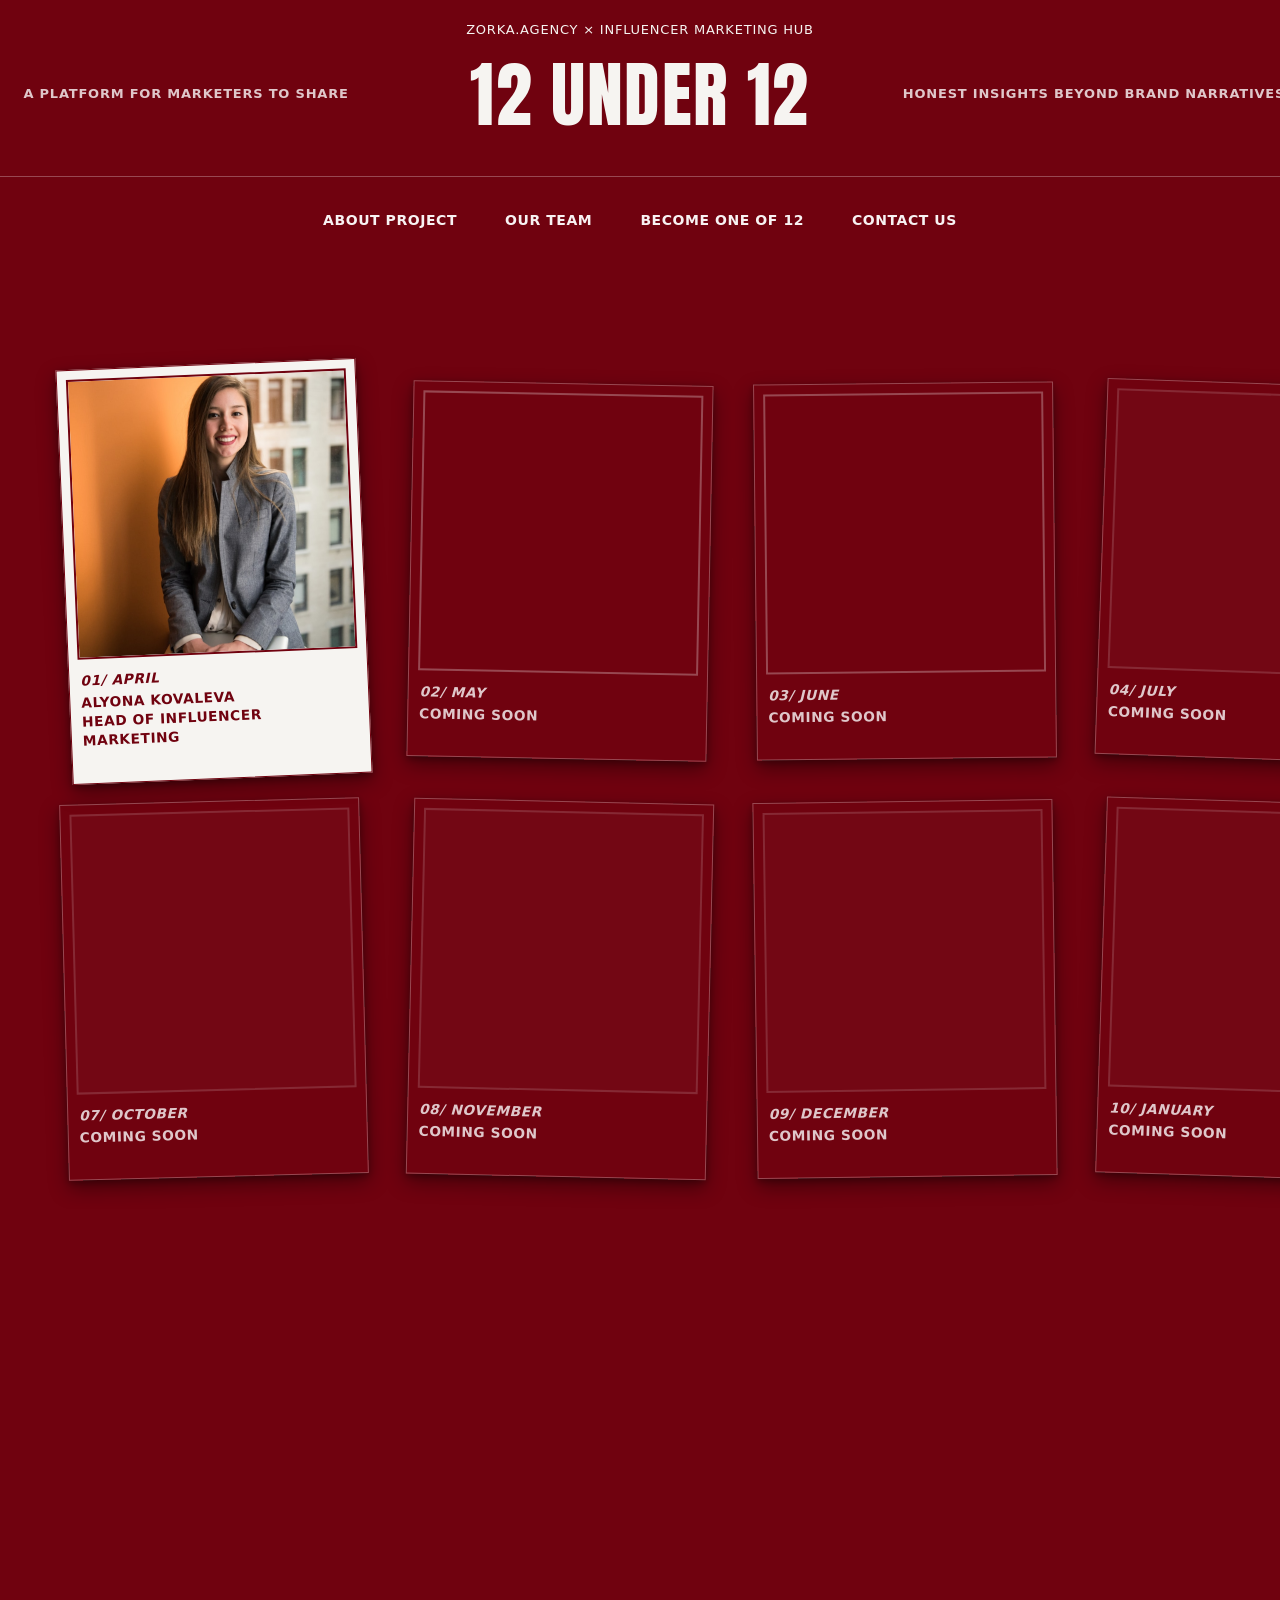
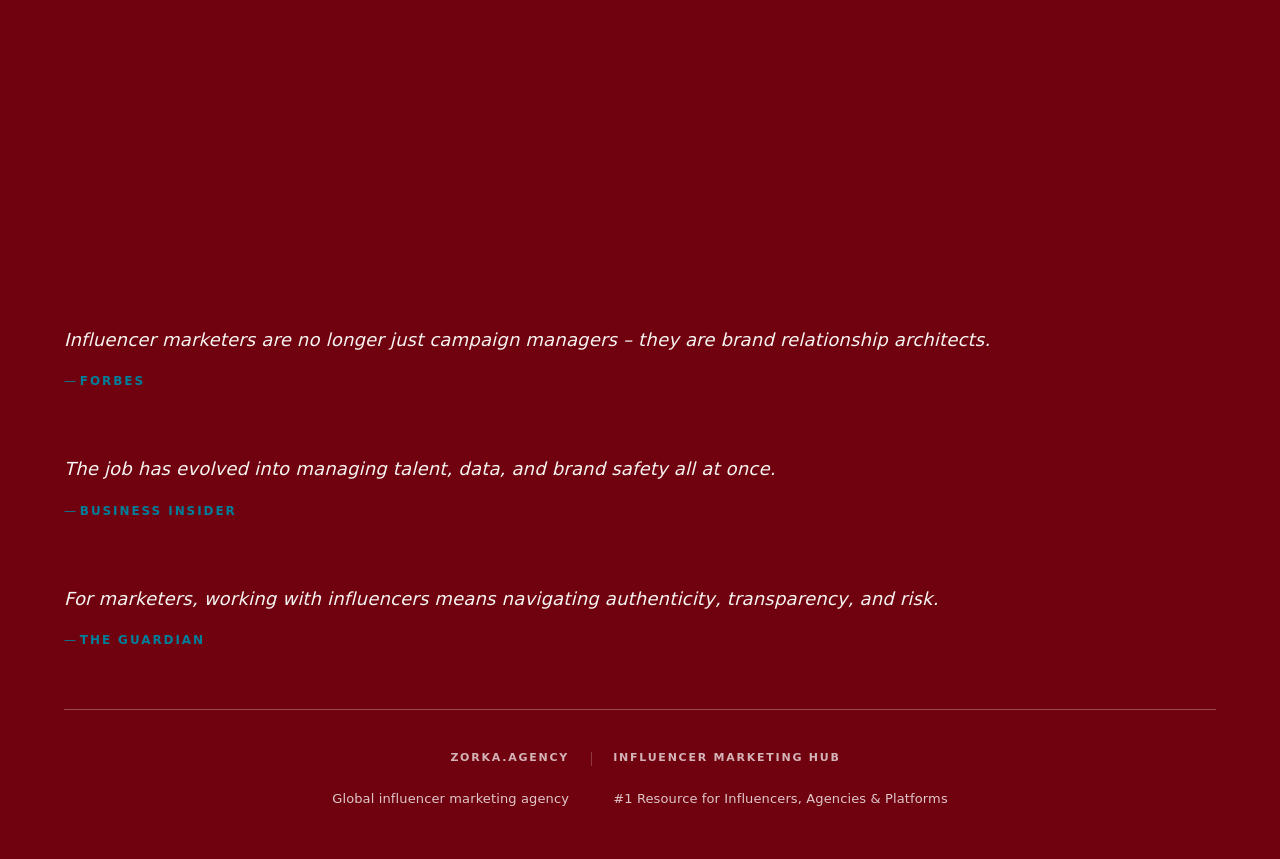
==== commit 3d7fcae3: "Marketer profile: hero layout, interview width, carousels, closing coda, data updates. - Hero: photo" ====
--- a/index.html
+++ b/index.html
@@ -13,7 +13,7 @@
   <link rel="preconnect" href="https://fonts.googleapis.com">
   <link rel="preconnect" href="https://fonts.gstatic.com" crossorigin>
   <link href="https://fonts.googleapis.com/css2?family=Anton&family=Great+Vibes&display=swap" rel="stylesheet">
-  <link rel="stylesheet" href="css/style.css?v=header-three-cols-restored">
+  <link rel="stylesheet" href="css/style.css?v=year-nowrap">
 </head>
 <body class="home-page">
   <header class="site-header">
--- a/css/style.css
+++ b/css/style.css
@@ -14,9 +14,12 @@
   --font-display: "Anton", sans-serif;
   --font-script: "Great Vibes", cursive;
   --font-body: system-ui, -apple-system, "Segoe UI", Roboto, sans-serif;
+  --font-editorial: Georgia, "Times New Roman", Times, serif;
   --photo-tile-max: 220px;
   --photo-hero-max: 420px;
   --photo-team-max: 330px;
+  /* Интервью и карусели на странице маркетолога — одна ширина */
+  --marketer-sections-width: min(100%, 56rem);
 }
 
 *,
@@ -113,7 +116,8 @@
 .site-header__tagline {
   grid-column: 1;
   place-self: center;
-  max-width: min(18rem, 100%);
+  max-width: none;
+  white-space: nowrap;
 }
 
 .site-header .site-header__hero-row .site-title {
@@ -126,7 +130,8 @@
 .site-header__year {
   grid-column: 3;
   place-self: center;
-  max-width: min(22rem, 100%);
+  max-width: none;
+  white-space: nowrap;
 }
 
 @media (max-width: 720px) {
@@ -136,10 +141,17 @@
     row-gap: 0.65rem;
   }
 
-  .site-header__tagline,
+  .site-header__tagline {
+    grid-column: 1;
+    place-self: center;
+    white-space: normal;
+    max-width: min(22rem, 100%);
+  }
+
   .site-header__year {
     grid-column: 1;
     place-self: center;
+    white-space: normal;
     max-width: min(22rem, 100%);
   }
 
@@ -925,10 +937,139 @@
 
 .marketer-hero-grid {
   display: grid;
-  grid-template-columns: 1fr 1.1fr 1fr;
-  gap: 2rem;
+  gap: clamp(1.5rem, 3vw, 2.5rem);
+  column-gap: clamp(1.5rem, 3vw, 2.5rem);
+  row-gap: 1.1rem;
   align-items: start;
   margin-bottom: 3rem;
+}
+
+/* С QA: строка 1 — только имя/роль; строка 2 — описание+фото | вопросы (верх совпадает с описанием) */
+.marketer-hero-grid:not(.marketer-hero-grid--no-qa) {
+  grid-template-columns: minmax(0, 1.12fr) minmax(0, 1fr);
+  grid-template-rows: auto auto;
+}
+
+.marketer-hero-grid:not(.marketer-hero-grid--no-qa) .col-left__head {
+  grid-column: 1;
+  grid-row: 1;
+}
+
+.marketer-hero-grid:not(.marketer-hero-grid--no-qa) .col-left--body {
+  grid-column: 1;
+  grid-row: 2;
+}
+
+.marketer-hero-grid:not(.marketer-hero-grid--no-qa) .col-qa {
+  grid-column: 2;
+  grid-row: 2;
+  align-self: start;
+  min-height: 0;
+}
+
+.marketer-hero-grid--no-qa {
+  grid-template-columns: minmax(0, 1fr) auto;
+  grid-template-rows: auto auto;
+  align-items: start;
+  max-width: min(100%, var(--max));
+}
+
+.marketer-hero-grid--no-qa .col-left__head {
+  grid-column: 1;
+  grid-row: 1;
+}
+
+/* Фото в правой колонке с верхом на уровне имени (ряд 1–2, align-self: start) */
+.marketer-hero-grid--no-qa .col-photo--hero-rail {
+  grid-column: 2;
+  grid-row: 1 / span 2;
+  align-self: start;
+  width: 100%;
+  max-width: var(--photo-hero-max);
+  justify-self: end;
+}
+
+.marketer-hero-grid--no-qa .col-photo--hero-rail .photo-frame {
+  margin-left: auto;
+  margin-right: 0;
+  max-width: 100%;
+}
+
+.marketer-hero-grid--no-qa .col-left--body {
+  grid-column: 1;
+  grid-row: 2;
+}
+
+.col-left--body {
+  display: flex;
+  flex-direction: column;
+  align-items: flex-start;
+  gap: 1.1rem;
+  min-width: 0;
+}
+
+.marketer-hero-grid .col-left--body .col-photo {
+  width: 100%;
+  max-width: var(--photo-hero-max);
+}
+
+.marketer-hero-grid:not(.marketer-hero-grid--no-qa) .col-left--body .col-photo .photo-frame {
+  margin-left: 0;
+  margin-right: auto;
+  max-width: 100%;
+}
+
+.col-qa {
+  display: flex;
+  flex-direction: column;
+  justify-content: flex-start;
+  min-width: 0;
+  width: 100%;
+}
+
+.marketer-hero-grid .qa-row--hero {
+  display: flex;
+  flex-direction: column;
+  gap: 1.35rem;
+  margin: 0;
+  width: 100%;
+  min-height: 0;
+}
+
+/* Три QA в герое — журнальный стиль (как колонка интервью) */
+.marketer-hero-grid .qa-row--hero .qa-card {
+  border: none;
+  background: transparent;
+  padding: 0 0 0 1.1rem;
+  margin: 0;
+  border-left: 2px solid rgba(0, 151, 178, 0.65);
+  text-align: left;
+}
+
+.marketer-hero-grid .qa-row--hero .qa-card h4 {
+  font-family: var(--font-editorial);
+  font-size: clamp(0.92rem, 1.65vw, 1.05rem);
+  font-weight: 500;
+  font-style: italic;
+  text-transform: none;
+  letter-spacing: 0.01em;
+  line-height: 1.4;
+  color: var(--white);
+  margin: 0 0 0.45rem;
+}
+
+.marketer-hero-grid .qa-row--hero .qa-card p {
+  font-family: var(--font-editorial);
+  font-size: 0.9375rem;
+  font-weight: 400;
+  line-height: 1.72;
+  color: rgba(255, 255, 255, 0.8);
+  hyphens: auto;
+}
+
+.marketer-hero-grid .qa-row--hero .qa-card:not(:last-child) {
+  padding-bottom: 1.15rem;
+  border-bottom: 1px solid rgba(255, 255, 255, 0.14);
 }
 
 @media (max-width: 900px) {
@@ -937,14 +1078,74 @@
     text-align: center;
   }
 
-  .marketer-hero-grid .col-photo {
-    order: -1;
-    max-width: min(100%, calc(var(--photo-hero-max) + 2rem));
-    margin: 0 auto;
-  }
-}
-
-.col-left .full-name {
+  .marketer-hero-grid:not(.marketer-hero-grid--no-qa) .col-left__head,
+  .marketer-hero-grid:not(.marketer-hero-grid--no-qa) .col-left--body,
+  .marketer-hero-grid:not(.marketer-hero-grid--no-qa) .col-qa {
+    grid-column: 1;
+    grid-row: auto;
+  }
+
+  .col-left--body {
+    align-items: center;
+    width: 100%;
+  }
+
+  .marketer-hero-grid--no-qa {
+    grid-template-columns: 1fr;
+    grid-template-rows: auto auto auto;
+  }
+
+  .marketer-hero-grid--no-qa .col-left__head {
+    grid-column: 1;
+    grid-row: 1;
+  }
+
+  .marketer-hero-grid--no-qa .col-photo--hero-rail {
+    grid-column: 1;
+    grid-row: 2;
+    grid-row-end: span 1;
+    justify-self: center;
+  }
+
+  .marketer-hero-grid--no-qa .col-left--body {
+    grid-column: 1;
+    grid-row: 3;
+    align-items: center;
+  }
+
+  .marketer-hero-grid--no-qa .col-left__intro {
+    flex: none;
+    max-width: 36rem;
+  }
+
+  .marketer-hero-grid--no-qa .col-photo--hero-rail .photo-frame {
+    margin-left: auto;
+    margin-right: auto;
+  }
+
+  .marketer-hero-grid .col-left--body .col-photo .photo-frame {
+    margin-left: auto;
+    margin-right: auto;
+  }
+
+  .col-qa {
+    justify-content: flex-start;
+    max-width: min(100%, 26rem);
+    margin-left: auto;
+    margin-right: auto;
+  }
+
+  .col-left__head .role-line {
+    align-items: center;
+  }
+
+  .col-left__intro {
+    margin-left: auto;
+    margin-right: auto;
+  }
+}
+
+.col-left__head .full-name {
   font-family: var(--font-display);
   font-size: clamp(1.75rem, 4vw, 2.5rem);
   text-transform: uppercase;
@@ -953,10 +1154,43 @@
   color: var(--text);
 }
 
-.col-left .role-line {
+.col-left__head .role-line {
+  font-size: 0.9375rem;
+  color: var(--cyan);
+  margin: 0.75rem 0 0;
+  display: flex;
+  flex-direction: column;
+  align-items: flex-start;
+  gap: 0.2rem;
+  line-height: 1.35;
+}
+
+.col-left__head .role-line__row {
+  display: block;
+  white-space: nowrap;
+}
+
+.col-left__intro {
+  margin: 0;
+  max-width: 32rem;
   font-size: 0.9375rem;
   color: var(--text-muted);
-  margin: 0.75rem 0 0;
+  line-height: 1.7;
+  text-align: left;
+}
+
+.marketer-hero-grid--no-qa .col-left__intro {
+  flex: 1 1 12rem;
+  min-width: 0;
+  max-width: none;
+}
+
+.col-left__intro--empty {
+  margin: 0 !important;
+  padding: 0 !important;
+  min-height: 0;
+  line-height: 0;
+  overflow: hidden;
 }
 
 .col-photo .photo-frame {
@@ -966,14 +1200,19 @@
   margin-right: auto;
 }
 
-.col-intro {
-  font-size: 0.9375rem;
-  color: var(--text-muted);
-  line-height: 1.7;
-}
-
-.col-intro p {
-  margin: 0;
+/* Профиль маркетолога: прямоугольнее квадрата; без HTML width/height — только CSS */
+.marketer-hero-grid .photo-frame--hero-profile .hero-img {
+  aspect-ratio: 5 / 6;
+  width: 100%;
+  height: auto;
+  max-height: none;
+  object-fit: cover;
+}
+
+.marketer-hero-grid .photo-frame--hero-profile .tile-photo-placeholder {
+  aspect-ratio: 5 / 6;
+  width: 100%;
+  height: auto;
 }
 
 /* Quotes carousel */
@@ -1038,10 +1277,11 @@
 }
 
 .bio-block h2 {
-  font-family: var(--font-script);
+  font-family: var(--font-body);
   font-size: 2.25rem;
-  font-weight: 400;
-  color: var(--cyan);
+  font-weight: 600;
+  font-style: normal;
+  color: var(--white);
   margin: 0 0 1rem;
 }
 
@@ -1052,16 +1292,89 @@
   color: var(--text-muted);
 }
 
-/* Sections carousel (arrows) */
+/* Tell us about yourself + темы — журнальное интервью (та же ширина, что карусели) */
+.marketer-story-continuation {
+  max-width: var(--marketer-sections-width);
+  margin: 0 auto 3rem;
+  display: flex;
+  flex-direction: column;
+  gap: 2.75rem;
+  padding-top: 2rem;
+  border-top: 1px solid rgba(255, 255, 255, 0.2);
+}
+
+.marketer-story-continuation > .marketer-story-kicker,
+.marketer-story-continuation > .story-topic-panel {
+  width: 100%;
+  max-width: 100%;
+  margin-left: 0;
+  margin-right: 0;
+}
+
+.marketer-story-kicker {
+  margin: 0 0 0.25rem;
+  font-family: var(--font-body);
+  font-size: 0.6875rem;
+  font-weight: 600;
+  letter-spacing: 0.24em;
+  text-transform: uppercase;
+  color: var(--cyan);
+}
+
+.story-topic-panel {
+  border: none;
+  padding: 0;
+  background: transparent;
+}
+
+.marketer-story-continuation .story-topic-panel h3 {
+  font-family: var(--font-editorial);
+  font-size: clamp(1.2rem, 2.6vw, 1.45rem);
+  font-weight: 500;
+  font-style: italic;
+  letter-spacing: 0.01em;
+  line-height: 1.35;
+  margin: 0 0 1.1rem;
+  color: var(--white);
+}
+
+.story-topic-panel__body {
+  font-family: var(--font-editorial);
+  font-size: 1.0625rem;
+  font-weight: 400;
+  line-height: 1.82;
+  color: rgba(255, 255, 255, 0.82);
+  hyphens: auto;
+}
+
+.marketer-story-continuation .story-topic-panel--lead .story-topic-panel__body::first-letter {
+  float: left;
+  margin: 0.06em 0.5rem 0 0;
+  padding: 0.04em 0;
+  font-family: var(--font-editorial);
+  font-size: 3.35rem;
+  font-weight: 600;
+  font-style: normal;
+  line-height: 0.78;
+  color: var(--white);
+}
+
+/* Sections carousel (arrows) — больше воздуха между кругами и карточкой */
 .sections-carousel {
   position: relative;
   margin-bottom: 3rem;
-  padding: 0 3rem;
+  padding: 0 clamp(3.85rem, 5.5vw, 5.5rem);
+}
+
+.marketer-page > .sections-carousel {
+  max-width: var(--marketer-sections-width);
+  margin-left: auto;
+  margin-right: auto;
 }
 
 @media (max-width: 600px) {
   .sections-carousel {
-    padding: 0 2.5rem;
+    padding: 0 clamp(3.35rem, 10vw, 4.5rem);
   }
 }
 
@@ -1085,6 +1398,91 @@
   font-size: 0.9375rem;
   color: var(--text-muted);
   line-height: 1.7;
+}
+
+/* QA в интервью — на всю ширину колонки интервью */
+.marketer-story-continuation .sections-carousel--story-qa {
+  width: 100%;
+  max-width: 100%;
+  margin-left: 0;
+  margin-right: 0;
+  margin-bottom: 0;
+}
+
+/* Финальный блок после карусели */
+.marketer-closing-coda.marketer-story-continuation {
+  margin-top: 0;
+}
+
+.marketer-closing-coda__inner {
+  width: 100%;
+  max-width: 100%;
+  text-align: center;
+}
+
+/* Как заголовок темы интервью (напр. «Do people still trust influencers?») */
+.marketer-closing-coda.marketer-story-continuation .marketer-closing-coda__lead {
+  margin: 0 auto;
+  padding: 0 1rem;
+  max-width: 36rem;
+  font-family: var(--font-editorial);
+  font-size: clamp(1.2rem, 2.6vw, 1.45rem);
+  font-weight: 500;
+  font-style: italic;
+  letter-spacing: 0.01em;
+  line-height: 1.35;
+  color: var(--white);
+  text-align: center;
+}
+
+.marketer-closing-coda.marketer-story-continuation .marketer-closing-coda__lead + .marketer-closing-coda__lead {
+  margin-top: 0.85rem;
+}
+
+/* Кавычки как на About (mission), только вокруг ответа — внизу блока */
+.marketer-closing-coda__answer-quoted {
+  margin: 2rem auto 0;
+  padding: clamp(0.35rem, 1.5vw, 0.65rem) clamp(0.75rem, 3vw, 1.5rem) 0;
+  max-width: 36rem;
+  quotes: none;
+  position: relative;
+}
+
+.marketer-closing-coda__answer-quoted::before,
+.marketer-closing-coda__answer-quoted::after {
+  display: block;
+  font-family: var(--font-display);
+  font-style: italic;
+  font-weight: 400;
+  font-size: clamp(2rem, 5vw, 3.25rem);
+  line-height: 0.9;
+  color: var(--cyan);
+  opacity: 0.92;
+  width: 100%;
+  text-align: center;
+  pointer-events: none;
+}
+
+.marketer-closing-coda__answer-quoted::before {
+  content: "\201C";
+  margin: 0 auto -0.12em;
+}
+
+.marketer-closing-coda__answer-quoted::after {
+  content: "\201D";
+  margin: -0.08em auto 0;
+}
+
+.marketer-closing-coda__answer-line {
+  margin: 0;
+  font-family: var(--font-body);
+  font-size: 0.8125rem;
+  font-weight: 600;
+  letter-spacing: 0.06em;
+  text-transform: uppercase;
+  color: var(--text-muted);
+  line-height: 1.45;
+  text-align: center;
 }
 
 .carousel-arrow {
@@ -1093,21 +1491,43 @@
   transform: translateY(-50%);
   width: 40px;
   height: 40px;
+  padding: 0;
+  margin: 0;
   border: 1px solid var(--border);
   background: rgba(255, 255, 255, 0.12);
   border-radius: 50%;
   cursor: pointer;
-  font-size: 1.25rem;
-  line-height: 1;
+  font-size: 0;
+  line-height: 0;
   color: var(--white);
   display: flex;
   align-items: center;
   justify-content: center;
+  box-sizing: border-box;
+  transition: background 0.2s ease, color 0.2s ease, box-shadow 0.2s ease, border-color 0.2s ease;
+}
+
+.carousel-arrow__icon {
+  display: block;
+  width: 14px;
+  height: 14px;
+  flex-shrink: 0;
+  margin: 0;
+  overflow: visible;
 }
 
 .carousel-arrow:hover {
-  background: rgba(255, 255, 255, 0.22);
-  color: var(--cyan);
+  color: var(--wine);
+  background: rgba(255, 255, 255, 0.94);
+  border-color: rgba(255, 255, 255, 0.55);
+  box-shadow:
+    0 0 26px rgba(255, 255, 255, 0.45),
+    0 0 0 1px rgba(255, 255, 255, 0.55);
+}
+
+.carousel-arrow:focus-visible {
+  outline: 2px solid rgba(255, 255, 255, 0.85);
+  outline-offset: 3px;
 }
 
 .carousel-arrow.prev {
@@ -1118,15 +1538,8 @@
   right: 0;
 }
 
-.section-counter {
-  text-align: center;
-  font-size: 0.75rem;
-  color: var(--text-muted);
-  margin-top: 0.75rem;
-}
-
-/* QA row */
-.qa-row {
+/* QA row (отдельная строка на других страницах; в герое маркетолога — .qa-row--hero в .col-qa) */
+.qa-row:not(.qa-row--hero) {
   display: grid;
   grid-template-columns: repeat(3, 1fr);
   gap: 1.25rem;
@@ -1134,7 +1547,7 @@
 }
 
 @media (max-width: 768px) {
-  .qa-row {
+  .qa-row:not(.qa-row--hero) {
     grid-template-columns: 1fr;
   }
 }
@@ -1577,7 +1990,7 @@
 .mission-heading,
 .tile-name,
 .marketer-kicker,
-.col-left .full-name,
+.col-left__head .full-name,
 .section-panel h3,
 .team-person h3,
 .brand-line,
@@ -1652,8 +2065,8 @@
 }
 
 .tile-role,
-.col-left .role-line,
-.col-intro,
+.col-left__head .role-line,
+.col-left__intro,
 .about-stack .block-text,
 .team-person .comment,
 .form-intro,
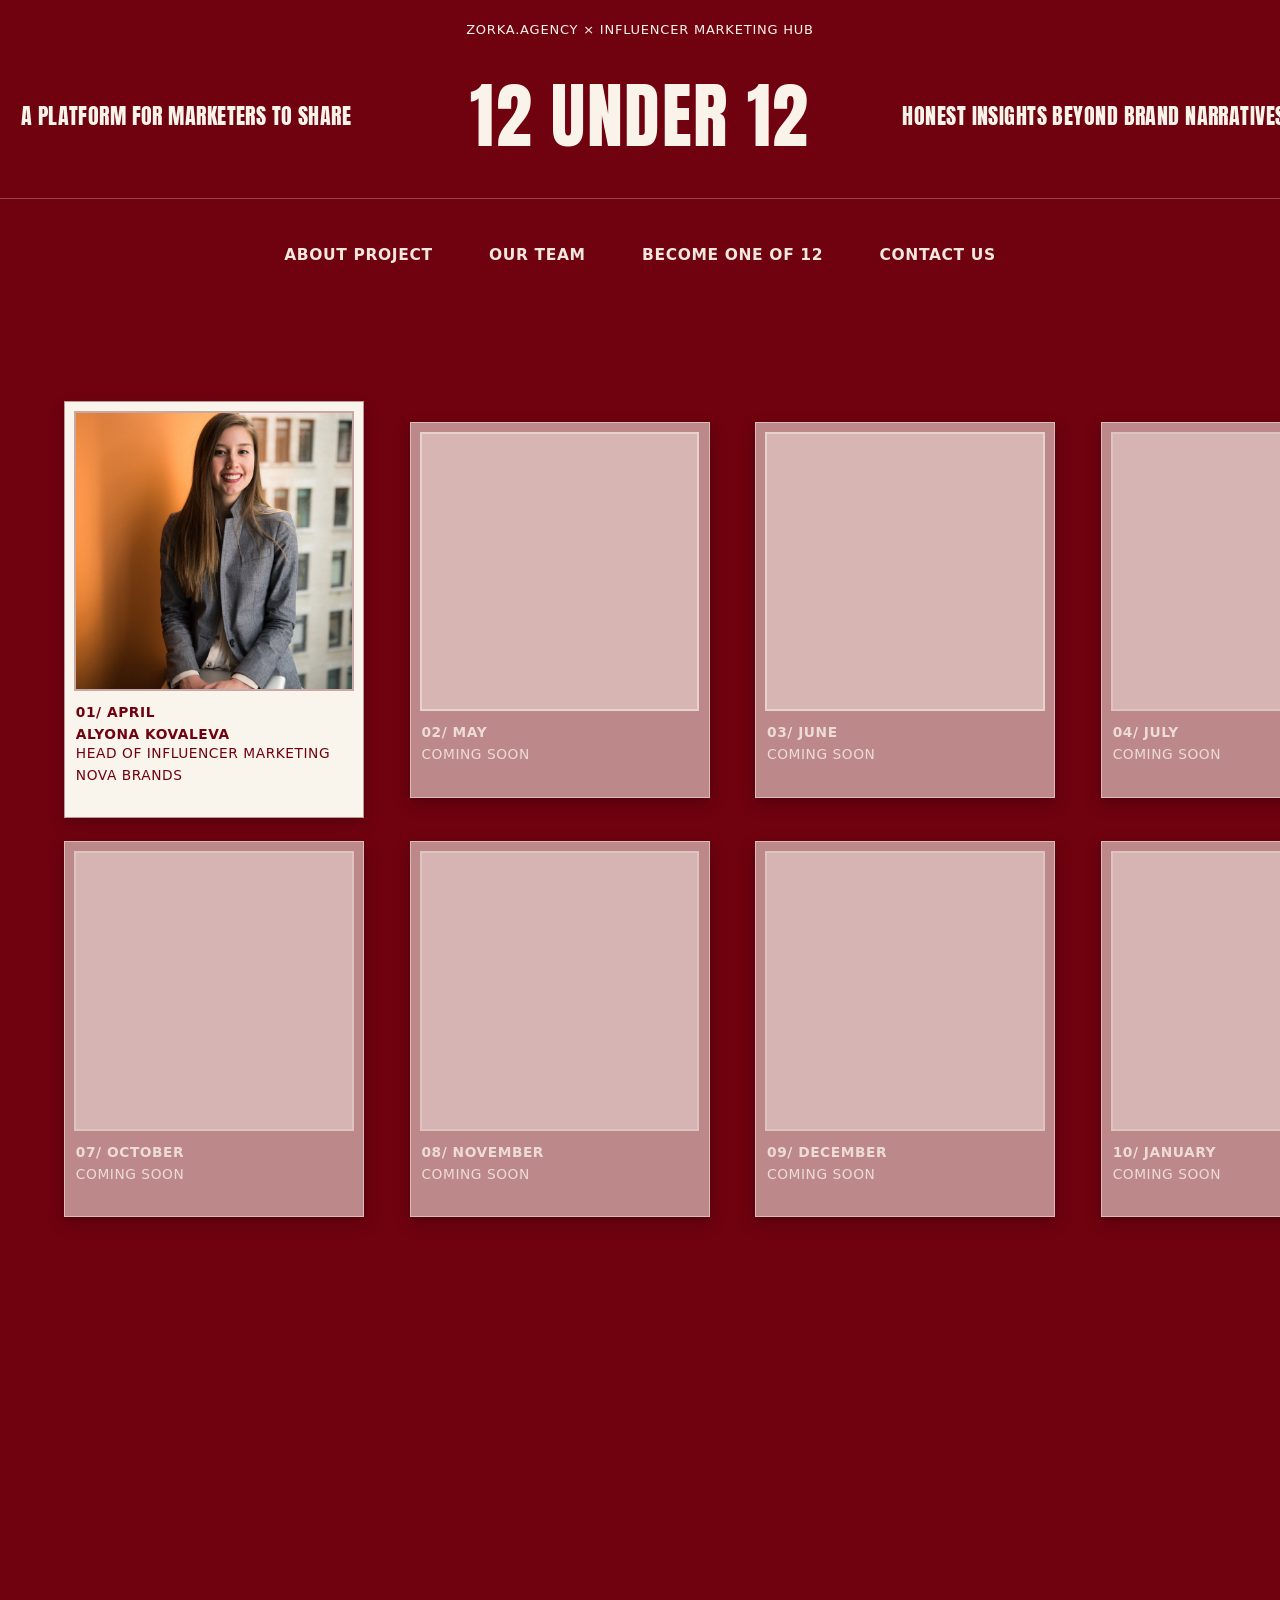
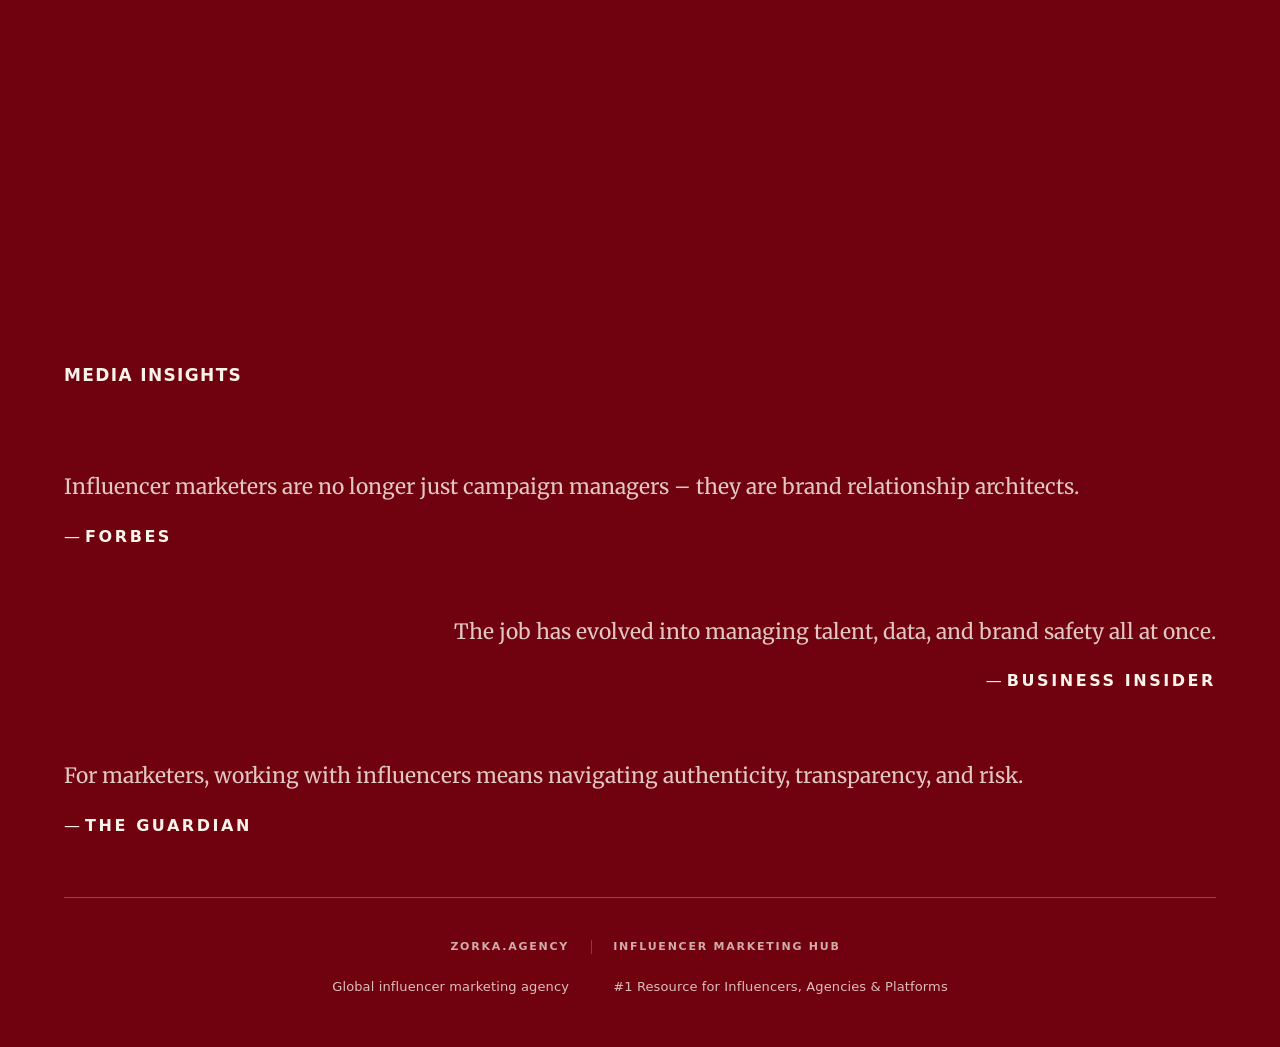
==== commit 78d7c645: "About, Team, Become one, Coming soon: layout, copy, assets - About: column notes, Why 12 typography/" ====
--- a/index.html
+++ b/index.html
@@ -5,15 +5,11 @@
   <meta name="viewport" content="width=device-width, initial-scale=1">
   <title>12 UNDER 12 — Zorka.Agency × Influencer Marketing Hub</title>
   <script src="js/config.js"></script>
-  <script>
-    if (window.PRELAUNCH_COMING_SOON) {
-      window.location.replace('coming-soon.html');
-    }
-  </script>
+  <script src="js/prelaunch-redirect.js"></script>
   <link rel="preconnect" href="https://fonts.googleapis.com">
   <link rel="preconnect" href="https://fonts.gstatic.com" crossorigin>
   <link href="https://fonts.googleapis.com/css2?family=Anton&family=Great+Vibes&display=swap" rel="stylesheet">
-  <link rel="stylesheet" href="css/style.css?v=year-nowrap">
+  <link rel="stylesheet" href="css/style.css?v=cream-faf3ea-76">
 </head>
 <body class="home-page">
   <header class="site-header">
@@ -53,6 +49,6 @@
     </nav>
   </main>
 
-  <script src="js/app.js?v=hero-year-badge"></script>
+  <script src="js/app.js?v=data-v45"></script>
 </body>
 </html>
--- a/css/style.css
+++ b/css/style.css
@@ -1,25 +1,81 @@
-/* 12 UNDER 12 — винный фон, белый текст, акцент cyan */
+/* 12 UNDER 12 — винный фон, пудровый крем #faf3ea (--text) как акцент вместо терракоты */
+@font-face {
+  font-family: "Neue Montreal";
+  src:
+    local("Neue Montreal"),
+    local("NeueMontreal"),
+    url("../fonts/NeueMontreal-Regular.woff2") format("woff2");
+  font-weight: 400;
+  font-style: normal;
+  font-display: swap;
+}
+
+@font-face {
+  font-family: "Neue Montreal";
+  src:
+    local("Neue Montreal Medium"),
+    local("NeueMontreal-Medium"),
+    url("../fonts/NeueMontreal-Medium.woff2") format("woff2");
+  font-weight: 500;
+  font-style: normal;
+  font-display: swap;
+}
+
+@font-face {
+  font-family: "New Icon Script";
+  src:
+    local("New Icon Script"),
+    local("NewIconScript"),
+    url("../fonts/NewIconScript-Regular.woff2") format("woff2");
+  font-weight: 400;
+  font-style: normal;
+  font-display: swap;
+}
+
+/* Цитаты на главной: локальный Merriweather (латиница), не зависит от Google Fonts link */
+@font-face {
+  font-family: "Merriweather";
+  font-style: normal;
+  font-weight: 400;
+  font-display: swap;
+  src: url("../fonts/Merriweather-Regular-latin.woff2") format("woff2");
+  unicode-range:
+    U+0000-00FF, U+0131, U+0152-0153, U+02BB-02BC, U+02C6, U+02DA, U+02DC, U+0304, U+0308, U+0329,
+    U+2000-206F, U+20AC, U+2122, U+2191, U+2193, U+2212, U+2215, U+FEFF, U+FFFD;
+}
+
 :root {
-  --white: #f6f4f1;
+  --white: #faf3ea;
   --wine: #5f040d;
   --wine-hover: #4a030a;
-  --cyan: #0097b2;
-  --cyan-hover: #5fc4d4;
-  --text: #f6f4f1;
-  --text-muted: rgba(255, 255, 255, 0.78);
-  --border: rgba(255, 255, 255, 0.28);
-  --surface: rgba(255, 255, 255, 0.12);
-  --surface-card: rgba(255, 255, 255, 0.08);
+  /* legacy names: бывш. терракота → тот же пудровый, что основной текст */
+  --terracotta: #faf3ea;
+  --terracotta-hover: #ffffff;
+  --text: #faf3ea;
+  --text-muted: rgba(250, 243, 234, 0.78);
+  --border: rgba(250, 243, 234, 0.28);
+  --surface: rgba(250, 243, 234, 0.12);
+  --surface-card: rgba(250, 243, 234, 0.08);
   --max: 1200px;
   --font-display: "Anton", sans-serif;
   --font-script: "Great Vibes", cursive;
-  --font-body: system-ui, -apple-system, "Segoe UI", Roboto, sans-serif;
+  --font-body: "Neue Montreal", system-ui, -apple-system, "Segoe UI", Roboto, sans-serif;
   --font-editorial: Georgia, "Times New Roman", Times, serif;
+  --font-neue-montreal: "Neue Montreal", system-ui, -apple-system, "Segoe UI", Roboto, sans-serif;
+  --font-new-icon-script: "New Icon Script", "Great Vibes", cursive;
   --photo-tile-max: 220px;
   --photo-hero-max: 420px;
   --photo-team-max: 330px;
   /* Интервью и карусели на странице маркетолога — одна ширина */
   --marketer-sections-width: min(100%, 56rem);
+}
+
+.font-neue-montreal {
+  font-family: var(--font-neue-montreal);
+}
+
+.font-new-icon-script {
+  font-family: var(--font-new-icon-script);
 }
 
 *,
@@ -58,7 +114,7 @@
 }
 
 a:hover {
-  color: var(--cyan);
+  color: var(--terracotta);
   text-decoration: underline;
 }
 
@@ -79,7 +135,7 @@
   display: flex;
   flex-direction: column;
   align-items: stretch;
-  gap: clamp(0.65rem, 1.5vw, 1rem);
+  gap: clamp(1.35rem, 3.25vw, 2.35rem);
   text-align: center;
 }
 
@@ -102,14 +158,14 @@
 .site-header__tagline,
 .site-header__year {
   margin: 0;
-  font-family: var(--font-body);
-  font-size: clamp(0.6875rem, 1.65vw, 0.8125rem);
+  font-family: var(--font-display);
+  font-size: clamp(1.16015625rem, 2.784375vw, 1.37109375rem);
   font-style: normal;
-  font-weight: 700;
+  font-weight: 400;
   line-height: 1.45;
-  letter-spacing: 0.06em;
-  text-transform: uppercase;
-  color: var(--text-muted);
+  letter-spacing: 0.02em;
+  text-transform: uppercase;
+  color: var(--text);
   text-align: center;
 }
 
@@ -177,7 +233,7 @@
 }
 
 .brand-line__link:hover {
-  color: var(--cyan);
+  color: var(--terracotta);
 }
 
 .site-title {
@@ -264,22 +320,22 @@
 .nav-pills {
   display: flex;
   flex-wrap: wrap;
-  gap: 0.5rem 1rem;
+  gap: 0.55rem 1.125rem;
   justify-content: center;
   align-items: center;
-  padding: 1.5rem 1rem clamp(2.5rem, 5.5vw, 4.25rem);
+  padding: 2.125rem 1rem clamp(2.5rem, 5.5vw, 4.25rem);
   max-width: var(--max);
   margin: 0 auto;
 }
 
 .nav-pills a {
-  font-size: 0.875rem;
+  font-size: 0.96875rem;
   font-weight: 600;
   text-transform: uppercase;
   letter-spacing: 0.04em;
   color: var(--white);
   text-decoration: none;
-  padding: 0.5rem 1rem;
+  padding: 0.625rem 1.2rem;
   border-radius: 999px;
   border-bottom: none;
   transition: background 0.2s ease, color 0.2s ease, box-shadow 0.2s ease;
@@ -288,10 +344,10 @@
 .nav-pills a:hover {
   color: var(--wine);
   text-decoration: none;
-  background: rgba(255, 255, 255, 0.94);
+  background: rgba(250, 243, 234, 0.94);
   box-shadow:
-    0 0 26px rgba(255, 255, 255, 0.45),
-    0 0 0 1px rgba(255, 255, 255, 0.55);
+    0 0 26px rgba(250, 243, 234, 0.45),
+    0 0 0 1px rgba(250, 243, 234, 0.55);
 }
 
 /* Back + centered nav (About) */
@@ -302,7 +358,7 @@
   gap: 0.75rem 1rem;
   max-width: var(--max);
   margin: 0 auto;
-  padding: 1.5rem 1rem clamp(2.5rem, 5.5vw, 4.25rem);
+  padding: 2.125rem 1rem clamp(2.5rem, 5.5vw, 4.25rem);
   padding-left: max(0px, env(safe-area-inset-left, 0px));
   overflow-x: visible;
 }
@@ -366,7 +422,7 @@
   height: 48px;
   border: 1px solid var(--border);
   border-radius: 50%;
-  background: rgba(255, 255, 255, 0.1);
+  background: rgba(250, 243, 234, 0.1);
   font-size: 1.35rem;
   font-weight: 600;
   line-height: 1;
@@ -381,12 +437,12 @@
 }
 
 .ec-nav:hover:not(:disabled):not(.is-disabled) {
-  background: rgba(255, 255, 255, 0.2);
-  color: var(--cyan);
+  background: rgba(250, 243, 234, 0.2);
+  color: var(--terracotta);
 }
 
 .ec-nav:focus-visible {
-  outline: 2px solid var(--cyan);
+  outline: 2px solid var(--terracotta);
   outline-offset: 2px;
 }
 
@@ -463,17 +519,17 @@
 }
 
 .marketer-tile a.tile-link:hover .tile-name {
-  color: var(--cyan);
-}
-
-/* Полароид: белая «матовая» рамка, шире поле снизу, лёгкая тень */
+  color: var(--terracotta);
+}
+
+/* Полароид: светлая «матовая» рамка, шире поле снизу, мягкая тень */
 .photo-frame {
-  background: var(--white);
+  background: #faf5ec;
   padding: 0.55rem 0.55rem 1.85rem 0.55rem;
-  border: 1px solid rgba(0, 0, 0, 0.07);
+  border: 1px solid rgba(250, 243, 234, 0.55);
   box-shadow:
-    0 1px 2px rgba(0, 0, 0, 0.08),
-    0 10px 28px rgba(0, 0, 0, 0.2);
+    0 1px 2px rgba(0, 0, 0, 0.04),
+    0 10px 28px rgba(0, 0, 0, 0.1);
   box-sizing: border-box;
   line-height: 0;
   border-radius: 1px;
@@ -486,7 +542,7 @@
   width: 100%;
   object-fit: cover;
   display: block;
-  background: var(--white);
+  background: #faf5ec;
   border: none;
 }
 
@@ -495,7 +551,7 @@
   aspect-ratio: 1 / 1;
   width: 100%;
   min-height: 0;
-  background: var(--white);
+  background: #faf5ec;
   display: flex;
   flex-direction: column;
   align-items: center;
@@ -541,7 +597,7 @@
   font-weight: 700;
   letter-spacing: 0.08em;
   text-transform: uppercase;
-  color: var(--cyan);
+  color: var(--terracotta);
   margin: 0 0 0.25rem;
   text-align: center;
 }
@@ -602,7 +658,7 @@
   font-weight: 400;
   font-size: clamp(2.75rem, 7vw, 4.5rem);
   line-height: 0.85;
-  color: var(--cyan);
+  color: var(--terracotta);
   opacity: 0.92;
   pointer-events: none;
   width: 100%;
@@ -625,7 +681,7 @@
 }
 
 .mission-quote-accent {
-  color: var(--cyan);
+  color: var(--terracotta);
   font-style: italic;
 }
 
@@ -791,7 +847,7 @@
   display: block;
   width: 1px;
   height: 0.85rem;
-  background: rgba(255, 255, 255, 0.22);
+  background: rgba(250, 243, 234, 0.22);
   flex-shrink: 0;
 }
 
@@ -832,7 +888,7 @@
   font-weight: 600;
   letter-spacing: 0.16em;
   text-transform: uppercase;
-  color: rgba(255, 255, 255, 0.7);
+  color: rgba(250, 243, 234, 0.7);
   text-decoration: none;
   padding: 0.2rem 0;
   border-bottom: 1px solid transparent;
@@ -843,7 +899,7 @@
 
 .partner-links__brand:hover {
   color: var(--white);
-  border-bottom-color: rgba(255, 255, 255, 0.45);
+  border-bottom-color: rgba(250, 243, 234, 0.45);
   text-decoration: none;
 }
 
@@ -920,7 +976,7 @@
   font-weight: 600;
   text-transform: uppercase;
   letter-spacing: 0.06em;
-  color: var(--cyan);
+  color: var(--terracotta);
   margin-bottom: 2rem;
   text-decoration: none;
   border: none;
@@ -930,9 +986,24 @@
   padding: 0;
 }
 
+.btn-back__arrow {
+  color: var(--terracotta);
+}
+
+.btn-back__label {
+  color: #faf3ea;
+}
+
 .btn-back:hover {
-  color: var(--cyan-hover);
   text-decoration: underline;
+}
+
+.btn-back:hover .btn-back__arrow {
+  color: var(--terracotta-hover);
+}
+
+.btn-back:hover .btn-back__label {
+  color: #faf3ea;
 }
 
 .marketer-hero-grid {
@@ -940,11 +1011,11 @@
   gap: clamp(1.5rem, 3vw, 2.5rem);
   column-gap: clamp(1.5rem, 3vw, 2.5rem);
   row-gap: 1.1rem;
-  align-items: start;
+  align-items: stretch;
   margin-bottom: 3rem;
 }
 
-/* С QA: строка 1 — только имя/роль; строка 2 — описание+фото | вопросы (верх совпадает с описанием) */
+/* С QA: строка 1 — текст слева | фото справа (одинаковая высота строки); строка 2 — QA под фото */
 .marketer-hero-grid:not(.marketer-hero-grid--no-qa) {
   grid-template-columns: minmax(0, 1.12fr) minmax(0, 1fr);
   grid-template-rows: auto auto;
@@ -953,11 +1024,17 @@
 .marketer-hero-grid:not(.marketer-hero-grid--no-qa) .col-left__head {
   grid-column: 1;
   grid-row: 1;
+  align-self: stretch;
+  display: flex;
+  flex-direction: column;
+  min-height: 0;
 }
 
 .marketer-hero-grid:not(.marketer-hero-grid--no-qa) .col-left--body {
-  grid-column: 1;
-  grid-row: 2;
+  grid-column: 2;
+  grid-row: 1;
+  align-self: start;
+  min-width: 0;
 }
 
 .marketer-hero-grid:not(.marketer-hero-grid--no-qa) .col-qa {
@@ -969,35 +1046,41 @@
 
 .marketer-hero-grid--no-qa {
   grid-template-columns: minmax(0, 1fr) auto;
-  grid-template-rows: auto auto;
-  align-items: start;
+  grid-template-rows: auto;
+  align-items: stretch;
   max-width: min(100%, var(--max));
 }
 
 .marketer-hero-grid--no-qa .col-left__head {
   grid-column: 1;
   grid-row: 1;
-}
-
-/* Фото в правой колонке с верхом на уровне имени (ряд 1–2, align-self: start) */
+  align-self: stretch;
+  display: flex;
+  flex-direction: column;
+  min-height: 0;
+}
+
+/* Фото справа в одном ряду с блоком имя / роль / intro */
 .marketer-hero-grid--no-qa .col-photo--hero-rail {
   grid-column: 2;
-  grid-row: 1 / span 2;
+  grid-row: 1;
   align-self: start;
   width: 100%;
   max-width: var(--photo-hero-max);
   justify-self: end;
+}
+
+@media (min-width: 901px) {
+  .marketer-hero-grid--no-qa .col-left__head .marketer-fun-facts,
+  .marketer-hero-grid:not(.marketer-hero-grid--no-qa) .col-left__head .marketer-fun-facts {
+    margin-top: auto;
+  }
 }
 
 .marketer-hero-grid--no-qa .col-photo--hero-rail .photo-frame {
   margin-left: auto;
   margin-right: 0;
   max-width: 100%;
-}
-
-.marketer-hero-grid--no-qa .col-left--body {
-  grid-column: 1;
-  grid-row: 2;
 }
 
 .col-left--body {
@@ -1063,19 +1146,20 @@
   font-size: 0.9375rem;
   font-weight: 400;
   line-height: 1.72;
-  color: rgba(255, 255, 255, 0.8);
+  color: rgba(250, 243, 234, 0.8);
   hyphens: auto;
 }
 
 .marketer-hero-grid .qa-row--hero .qa-card:not(:last-child) {
   padding-bottom: 1.15rem;
-  border-bottom: 1px solid rgba(255, 255, 255, 0.14);
+  border-bottom: 1px solid rgba(250, 243, 234, 0.14);
 }
 
 @media (max-width: 900px) {
   .marketer-hero-grid {
     grid-template-columns: 1fr;
     text-align: center;
+    align-items: start;
   }
 
   .marketer-hero-grid:not(.marketer-hero-grid--no-qa) .col-left__head,
@@ -1085,6 +1169,11 @@
     grid-row: auto;
   }
 
+  .marketer-hero-grid:not(.marketer-hero-grid--no-qa) .col-left__head,
+  .marketer-hero-grid--no-qa .col-left__head {
+    display: block;
+  }
+
   .col-left--body {
     align-items: center;
     width: 100%;
@@ -1092,7 +1181,7 @@
 
   .marketer-hero-grid--no-qa {
     grid-template-columns: 1fr;
-    grid-template-rows: auto auto auto;
+    grid-template-rows: auto auto;
   }
 
   .marketer-hero-grid--no-qa .col-left__head {
@@ -1107,14 +1196,7 @@
     justify-self: center;
   }
 
-  .marketer-hero-grid--no-qa .col-left--body {
-    grid-column: 1;
-    grid-row: 3;
-    align-items: center;
-  }
-
-  .marketer-hero-grid--no-qa .col-left__intro {
-    flex: none;
+  .marketer-hero-grid--no-qa .col-left__head .col-left__intro:not(.col-left__intro--empty) {
     max-width: 36rem;
   }
 
@@ -1143,6 +1225,13 @@
     margin-left: auto;
     margin-right: auto;
   }
+
+  .col-left__head .marketer-fun-facts {
+    margin-left: auto;
+    margin-right: auto;
+    max-width: min(36rem, 100%);
+    text-align: left;
+  }
 }
 
 .col-left__head .full-name {
@@ -1156,7 +1245,7 @@
 
 .col-left__head .role-line {
   font-size: 0.9375rem;
-  color: var(--cyan);
+  color: var(--terracotta);
   margin: 0.75rem 0 0;
   display: flex;
   flex-direction: column;
@@ -1179,9 +1268,51 @@
   text-align: left;
 }
 
-.marketer-hero-grid--no-qa .col-left__intro {
-  flex: 1 1 12rem;
-  min-width: 0;
+.col-left__head > .col-left__intro:not(.col-left__intro--empty) {
+  margin-top: 0.5rem;
+}
+
+.col-left__head .marketer-fun-facts {
+  margin-top: 1.1rem;
+  max-width: 32rem;
+  width: 100%;
+  padding: 0 0 0 1rem;
+  border-left: 2px solid rgba(0, 151, 178, 0.65);
+  text-align: left;
+  box-sizing: border-box;
+  flex-shrink: 0;
+}
+
+.col-left__head .marketer-fun-facts__title {
+  font-family: var(--font-body);
+  font-size: 0.6875rem;
+  font-weight: 600;
+  letter-spacing: 0.14em;
+  text-transform: uppercase;
+  color: var(--terracotta);
+  margin: 0 0 0.65rem;
+}
+
+.col-left__head .marketer-fun-facts__list {
+  margin: 0;
+  padding: 0 0 0 1.15rem;
+  list-style: decimal;
+  font-family: var(--font-editorial);
+  font-size: 0.875rem;
+  line-height: 1.55;
+  color: rgba(250, 243, 234, 0.85);
+}
+
+.col-left__head .marketer-fun-facts__item {
+  margin: 0 0 0.45rem;
+  padding-left: 0.35rem;
+}
+
+.col-left__head .marketer-fun-facts__item:last-child {
+  margin-bottom: 0;
+}
+
+.marketer-hero-grid--no-qa .col-left__head .col-left__intro:not(.col-left__intro--empty) {
   max-width: none;
 }
 
@@ -1242,7 +1373,7 @@
   font-weight: 700;
   text-transform: uppercase;
   letter-spacing: 0.08em;
-  color: var(--cyan);
+  color: var(--terracotta);
 }
 
 .quote-dots {
@@ -1300,7 +1431,7 @@
   flex-direction: column;
   gap: 2.75rem;
   padding-top: 2rem;
-  border-top: 1px solid rgba(255, 255, 255, 0.2);
+  border-top: 1px solid rgba(250, 243, 234, 0.2);
 }
 
 .marketer-story-continuation > .marketer-story-kicker,
@@ -1318,7 +1449,7 @@
   font-weight: 600;
   letter-spacing: 0.24em;
   text-transform: uppercase;
-  color: var(--cyan);
+  color: var(--terracotta);
 }
 
 .story-topic-panel {
@@ -1343,7 +1474,7 @@
   font-size: 1.0625rem;
   font-weight: 400;
   line-height: 1.82;
-  color: rgba(255, 255, 255, 0.82);
+  color: rgba(250, 243, 234, 0.82);
   hyphens: auto;
 }
 
@@ -1441,6 +1572,10 @@
 
 /* Кавычки как на About (mission), только вокруг ответа — внизу блока */
 .marketer-closing-coda__answer-quoted {
+  display: flex;
+  flex-direction: column;
+  align-items: stretch;
+  gap: clamp(0.35rem, 1.5vw, 0.65rem);
   margin: 2rem auto 0;
   padding: clamp(0.35rem, 1.5vw, 0.65rem) clamp(0.75rem, 3vw, 1.5rem) 0;
   max-width: 36rem;
@@ -1456,32 +1591,34 @@
   font-weight: 400;
   font-size: clamp(2rem, 5vw, 3.25rem);
   line-height: 0.9;
-  color: var(--cyan);
+  color: var(--terracotta);
   opacity: 0.92;
   width: 100%;
-  text-align: center;
   pointer-events: none;
 }
 
 .marketer-closing-coda__answer-quoted::before {
   content: "\201C";
-  margin: 0 auto -0.12em;
+  margin: 0;
+  text-align: left;
 }
 
 .marketer-closing-coda__answer-quoted::after {
   content: "\201D";
-  margin: -0.08em auto 0;
+  margin: 0;
+  text-align: right;
 }
 
 .marketer-closing-coda__answer-line {
   margin: 0;
   font-family: var(--font-body);
-  font-size: 0.8125rem;
+  font-size: clamp(1.1rem, 2.35vw, 1.3rem);
   font-weight: 600;
-  letter-spacing: 0.06em;
-  text-transform: uppercase;
-  color: var(--text-muted);
-  line-height: 1.45;
+  font-style: normal;
+  letter-spacing: 0.16em;
+  line-height: 1.35;
+  text-transform: uppercase;
+  color: rgba(250, 243, 234, 0.7);
   text-align: center;
 }
 
@@ -1494,7 +1631,7 @@
   padding: 0;
   margin: 0;
   border: 1px solid var(--border);
-  background: rgba(255, 255, 255, 0.12);
+  background: rgba(250, 243, 234, 0.12);
   border-radius: 50%;
   cursor: pointer;
   font-size: 0;
@@ -1518,15 +1655,15 @@
 
 .carousel-arrow:hover {
   color: var(--wine);
-  background: rgba(255, 255, 255, 0.94);
-  border-color: rgba(255, 255, 255, 0.55);
+  background: rgba(250, 243, 234, 0.94);
+  border-color: rgba(250, 243, 234, 0.55);
   box-shadow:
-    0 0 26px rgba(255, 255, 255, 0.45),
-    0 0 0 1px rgba(255, 255, 255, 0.55);
+    0 0 26px rgba(250, 243, 234, 0.45),
+    0 0 0 1px rgba(250, 243, 234, 0.55);
 }
 
 .carousel-arrow:focus-visible {
-  outline: 2px solid rgba(255, 255, 255, 0.85);
+  outline: 2px solid rgba(250, 243, 234, 0.85);
   outline-offset: 3px;
 }
 
@@ -1583,17 +1720,32 @@
   padding: 2rem 0 2.5rem;
 }
 
+/* Совпадает с .about-why-lines — левый край как у «12 YEARS OF ZORKA.AGENCY» */
 .about-stack {
-  max-width: 720px;
-  margin: 0 auto;
-}
-
+  width: 100%;
+  box-sizing: border-box;
+}
+
+.about-why-band > .about-stack {
+  max-width: min(60rem, 100%);
+  margin-left: auto;
+  margin-right: auto;
+}
+
+/* Как .about-why-col__note («Instead of putting our own…»), крупнее для вводных абзацев */
 .about-stack .block-text {
-  font-size: 1rem;
-  line-height: 1.75;
+  font-family: var(--font-body);
+  font-size: clamp(1.05rem, 2.15vw, 1.25rem);
+  font-weight: 400;
+  letter-spacing: 0.02em;
+  line-height: 1.6;
   color: var(--text-muted);
+  hyphens: none;
+  text-align: left;
   margin: 0 0 2rem;
-}
+  max-width: none;
+}
+
 
 .about-why-band {
   max-width: 100%;
@@ -1602,7 +1754,7 @@
 }
 
 .about-why-heading {
-  margin: clamp(3.5rem, 12vw, 6.5rem) auto clamp(2rem, 5vw, 3.25rem);
+  margin: clamp(3.5rem, 12vw, 6.5rem) auto clamp(3.25rem, 8vw, 5.25rem);
   padding: 0;
   max-width: min(720px, 100%);
   font-family: var(--font-display);
@@ -1636,7 +1788,7 @@
 /* Три столбца: ряд заголовков, затем ряд описаний (один уровень старта текста) */
 .about-why-lines {
   max-width: min(60rem, 100%);
-  margin: 0 auto clamp(3.25rem, 8vw, 5.5rem);
+  margin: 0 auto clamp(5rem, 12vw, 8rem);
   padding: 0;
   display: grid;
   grid-template-columns: 1fr;
@@ -1648,10 +1800,10 @@
     "t3"
     "n3";
   row-gap: clamp(0.85rem, 2.2vw, 1.25rem);
-  column-gap: clamp(1rem, 3vw, 2.25rem);
+  column-gap: clamp(1.75rem, 4.5vw, 3.5rem);
   align-items: start;
-  justify-items: center;
-  text-align: center;
+  justify-items: start;
+  text-align: left;
 }
 
 .about-why-lines > :nth-child(1) {
@@ -1684,26 +1836,33 @@
     grid-template-rows: auto auto;
     grid-template-areas: none;
     row-gap: clamp(0.85rem, 2.2vw, 1.25rem);
-    column-gap: clamp(1rem, 3vw, 2.25rem);
+    column-gap: clamp(1.75rem, 4.5vw, 3.5rem);
+    justify-items: start;
+    text-align: left;
   }
 
   .about-why-lines > :nth-child(n) {
     grid-area: auto;
+  }
+
+  .about-why-col__note {
+    text-align: left;
   }
 }
 
 .about-why-col__note {
   margin: 0;
   padding: 0;
-  max-width: 16.5rem;
+  max-width: none;
+  min-width: 0;
   font-family: var(--font-body);
-  font-size: clamp(0.8rem, 1.45vw, 0.9rem);
+  font-size: clamp(0.98rem, 1.85vw, 1.125rem);
   font-weight: 400;
   letter-spacing: 0.02em;
   line-height: 1.6;
   text-transform: none;
   color: var(--text-muted);
-  text-align: center;
+  text-align: left;
 }
 
 .about-why-col__note strong {
@@ -1716,7 +1875,7 @@
   margin: 0;
   padding: 0;
   font-family: var(--font-body);
-  font-size: clamp(0.8125rem, 1.65vw, 0.9375rem);
+  font-size: clamp(0.9375rem, 1.95vw, 1.0625rem);
   font-weight: 600;
   letter-spacing: 0.08em;
   line-height: 1.5;
@@ -1729,15 +1888,30 @@
   padding-top: 0;
 }
 
-/* Линия после BUT WHY 12 — у первого блока (Mission) */
-.about-blocks-root .mission-section:first-child {
+/* Линия после BUT WHY 12 — у первого блока в колонке (Why 12) */
+.about-blocks-root .why-twelve-section:first-child {
   border-top: none;
   padding-top: clamp(0.75rem, 2vw, 1.5rem);
   margin-top: clamp(3rem, 7.5vw, 5.5rem);
 }
 
-.about-blocks-root .mission-section {
+.about-blocks-root .why-twelve-section {
   margin-bottom: clamp(3rem, 7vw, 5.5rem);
+}
+
+/* About: текст на всю ширину колонки рядом с рядом полароидов, крупнее */
+.about-blocks-root .why-twelve-copy {
+  max-width: none;
+}
+
+.about-blocks-root .why-twelve-title {
+  font-size: clamp(1.65rem, 4.5vw, 2.35rem);
+  margin-bottom: clamp(1.25rem, 3vw, 1.75rem);
+}
+
+.about-blocks-root .why-twelve-p {
+  font-size: clamp(1.08rem, 2.2vw, 1.3rem);
+  line-height: 1.68;
 }
 
 .about-stack .block-img {
@@ -1764,6 +1938,10 @@
   /* как между nav-row (нижний padding) и этим блоком */
   --team-root-nav-gap: clamp(0.35rem, 1.5vw, 0.85rem);
   --team-root-nav-pad: clamp(2.5rem, 5.5vw, 4.25rem);
+  /* совпадает с .team-person--polaroid / .team-grid — ширина ряда из 3 карточек */
+  --team-pol-card: clamp(210px, 26vw, 300px);
+  --team-pol-gap-x: clamp(2rem, 4vw, 3rem);
+  --team-pol-row-w: calc(3 * var(--team-pol-card) + 2 * var(--team-pol-gap-x));
   margin-top: var(--team-root-nav-gap);
   margin-bottom: calc((var(--team-root-nav-pad) + var(--team-root-nav-gap)) * 2);
 }
@@ -1773,16 +1951,20 @@
   margin-top: 0;
 }
 
+/* Как заголовки колонок на About (.about-why-line): Neue Montreal, caps, 600 */
 .team-intro {
   text-align: center;
   max-width: 42rem;
   margin: 0 auto clamp(3rem, 6.5vw, 4.75rem);
   padding: 0 1rem;
-  font-size: clamp(1.15rem, 2.65vw, 1.4rem);
-  line-height: 1.65;
-  font-weight: 200;
-  font-style: italic;
-  color: #ffffff;
+  font-family: var(--font-body);
+  font-size: clamp(0.9375rem, 1.95vw, 1.0625rem);
+  font-weight: 600;
+  font-style: normal;
+  letter-spacing: 0.08em;
+  text-transform: uppercase;
+  line-height: 1.5;
+  color: var(--white);
 }
 
 .team-grid {
@@ -1798,6 +1980,16 @@
   max-width: var(--photo-team-max);
   width: 100%;
   box-sizing: border-box;
+}
+
+.team-person--polaroid {
+  flex: 0 1 clamp(210px, 26vw, 300px);
+  max-width: clamp(210px, 26vw, 300px);
+}
+
+/* Не наследовать flex главной ленты (.polaroid-card flex: 0 0 auto) — единая сетка Our team */
+.team-grid .team-person--polaroid.polaroid-card {
+  flex: 0 1 clamp(210px, 26vw, 300px);
 }
 
 @media (max-width: 768px) {
@@ -1813,42 +2005,130 @@
     flex: 0 0 auto;
     max-width: 400px;
   }
-}
-
-.team-person .photo-frame {
-  width: 100%;
-  max-width: var(--photo-team-max);
-  margin-left: auto;
-  margin-right: auto;
-}
-
-.team-person h3 {
-  font-family: var(--font-display);
-  font-size: 1.35rem;
-  text-transform: uppercase;
-  margin: 1rem 0 0.25rem;
-  line-height: 1.2;
-  color: var(--white);
-}
-
-.team-person .role {
-  font-size: 0.8125rem;
-  color: var(--cyan);
-  font-weight: 600;
-  text-transform: uppercase;
+
+  .team-person--polaroid {
+    max-width: min(300px, 100%);
+  }
+
+  /* Цитата — как у колонки полароидов (сетка max-width: 400px) */
+  .team-mission-band {
+    width: min(100%, 400px);
+  }
+}
+
+.team-person--polaroid .team-polaroid-frame {
+  background: #faf5ec;
+  border-color: rgba(250, 243, 234, 0.55);
+  box-shadow:
+    0 0.4rem 1rem rgba(0, 0, 0, 0.2),
+    0 0.12rem 0.38rem rgba(0, 0, 0, 0.11);
+}
+
+.team-person--polaroid .polaroid-photo-area {
+  border-color: rgba(250, 243, 234, 0.45);
+  background: rgba(252, 248, 240, 0.65);
+}
+
+.team-person--polaroid .polaroid-photo-area .team-polaroid-placeholder {
+  position: absolute;
+  inset: 0;
+  width: 100%;
+  height: 100%;
+  min-height: 0;
+  aspect-ratio: unset;
+  box-sizing: border-box;
+}
+
+/* 4-я карточка в общем списке: крупнее (класс вешается по индексу в JS) */
+.team-grid .team-person--polaroid-spotlight .polaroid-photo {
+  object-position: 50% 42%;
+  transform: translateY(8%) scale(1.16) translateZ(0);
+  transform-origin: center center;
+}
+
+/* Цитата миссии — та же ширина, что ряд из трёх полароидов (левый/правый край с сеткой) */
+.team-mission-band {
+  width: min(100%, var(--team-pol-row-w, 100%));
+  max-width: none;
+  margin: clamp(1.75rem, 4.5vw, 2.75rem) auto;
+  padding: 0;
+  box-sizing: border-box;
+}
+
+/* Не Georgia: веса 200/300 для неё часто не существуют, браузер не меняет вид. */
+.team-page .mission-quote--team {
+  margin: 0 auto;
+  padding: clamp(1rem, 3vw, 1.6rem) clamp(0.35rem, 2.5vw, 1rem) 0;
+  font-family: var(--font-body);
+  font-size: clamp(1.12rem, 2.5vw, 1.45rem);
+  font-weight: 400;
+  font-style: italic;
+  letter-spacing: 0.035em;
+  line-height: 1.55;
+  text-align: center;
+  white-space: pre-line;
+  word-wrap: break-word;
+  overflow-wrap: break-word;
+  color: var(--white);
+  -webkit-font-smoothing: antialiased;
+}
+
+.team-page .mission-quote--team::before,
+.team-page .mission-quote--team::after {
+  font-size: clamp(2.1rem, 5.25vw, 3.1rem);
+}
+
+.team-page .mission-quote--team::before {
+  margin: 0 0 -0.16em clamp(-1rem, -3.2vw, -0.4rem);
+  text-align: left;
+}
+
+.team-page .mission-quote--team::after {
+  text-align: right;
+}
+
+.team-person--polaroid .team-polaroid-caption {
+  color: var(--wine);
+  /* Одинаковая высота блока подписи: короткие роли (напр. CMO) не укорачивают карточку */
+  min-height: clamp(4.2rem, 12.5vw, 6.5rem);
+  box-sizing: border-box;
+}
+
+.team-person--polaroid .team-polaroid-caption .polaroid-caption__kicker {
+  font-weight: 700;
+}
+
+.team-person--polaroid .team-polaroid-caption .polaroid-caption__body {
+  color: var(--wine);
+  font-weight: 400;
+}
+
+.team-person--polaroid .team-polaroid-caption .polaroid-caption__company {
+  display: block;
+  margin-top: 0.2em;
+  font-style: normal;
+  font-weight: 400;
   letter-spacing: 0.04em;
-  margin: 0 0 0.75rem;
+  text-transform: uppercase;
+  color: var(--wine);
 }
 
 .team-person .comment {
   font-size: 0.9375rem;
   color: var(--text-muted);
   line-height: 1.65;
-  margin: 0;
+  margin: 1.1rem 0 0;
   text-align: left;
 }
 
 /* —— Forms —— */
+/* Become one: тот же вертикальный шаг, что от низа nav до контента и от контента до partner-links */
+main.become-one-page {
+  --become-one-rhythm: calc(
+    clamp(2.5rem, 5.5vw, 4.25rem) + clamp(0.45rem, 1.35vw, 0.95rem)
+  );
+}
+
 .become-one-page .form-page {
   margin-top: clamp(0.45rem, 1.35vw, 0.95rem);
 }
@@ -1856,12 +2136,261 @@
 .become-one-page .form-intro {
   margin-bottom: clamp(2.5rem, 5.5vw, 3.75rem);
   font-style: italic;
-  color: rgba(255, 255, 255, 0.82);
+  color: rgba(250, 243, 234, 0.82);
+}
+
+/* Невалидные обязательные поля при отправке: 3 вспышки белый ↔ #d7727e полупрозрачный */
+@keyframes form-field-invalid-flash {
+  0%,
+  33.333%,
+  66.666% {
+    background-color: #fff;
+  }
+
+  16.666%,
+  50%,
+  83.333% {
+    background-color: rgba(215, 114, 126, 0.42);
+  }
+
+  100% {
+    background-color: rgba(250, 243, 234, 0.95);
+  }
+}
+
+.form-field--invalid-flash {
+  animation: form-field-invalid-flash 1.35s ease forwards;
+}
+
+@keyframes form-field-invalid-flash-contact {
+  0%,
+  33.333%,
+  66.666% {
+    background-color: rgba(255, 255, 255, 0.96);
+    border-bottom-color: rgba(74, 24, 28, 0.42);
+  }
+
+  16.666%,
+  50%,
+  83.333% {
+    background-color: rgba(215, 114, 126, 0.38);
+    border-bottom-color: rgba(215, 114, 126, 0.78);
+  }
+
+  100% {
+    background-color: transparent;
+    border-bottom-color: rgba(74, 24, 28, 0.42);
+  }
+}
+
+.contact-page .contact-form-envelope__panel .form-field--invalid-flash-contact {
+  animation: form-field-invalid-flash-contact 1.35s ease forwards;
+}
+
+@media (prefers-reduced-motion: reduce) {
+  .form-field--invalid-flash,
+  .contact-page .contact-form-envelope__panel .form-field--invalid-flash-contact {
+    animation-duration: 0.35s;
+  }
+}
+
+.become-one-page #become-thankyou {
+  text-align: center;
+}
+
+/* Become one после отправки: как Contact — кремовая карточка, текст по центру */
+.become-one-page #become-thankyou:not([hidden]) {
+  display: flex;
+  flex-direction: column;
+  align-items: center;
+  justify-content: center;
+  min-height: clamp(11rem, 26vh, 18rem);
+  padding: clamp(1.1rem, 3vw, 1.5rem);
+  margin-top: 2.5cm;
+  margin-left: auto;
+  margin-right: auto;
+  width: min(92%, 28rem);
+  max-width: 100%;
+  box-sizing: border-box;
+  background-color: #faf3ea;
+  border-radius: 4px;
+  border: 1px solid rgba(74, 24, 28, 0.14);
+  box-shadow:
+    0 2px 16px rgba(30, 0, 4, 0.2),
+    0 0 0 1px rgba(250, 243, 234, 0.08);
+}
+
+.become-one-page .form-thankyou__text {
+  margin: 0;
+  font-style: italic;
+  font-size: 1rem;
+  line-height: 1.65;
+}
+
+.become-one-page #become-thankyou:not([hidden]) .form-thankyou__text {
+  color: rgba(74, 24, 28, 0.92);
+}
+
+/* Большой зазор от меню и до partner-links, когда показан thank you */
+.become-one-page .form-page:has(#become-thankyou:not([hidden])) {
+  margin-top: clamp(3.5rem, 11vh, 7rem);
+}
+
+main.become-one-page > .partner-links {
+  margin-top: var(--become-one-rhythm);
+}
+
+main.become-one-page:has(#become-thankyou:not([hidden])) > .partner-links {
+  margin-top: clamp(5rem, 16vw, 10rem);
+}
+
+.contact-page .contact-form-envelope__panel .form-thankyou {
+  text-align: center;
+  padding: clamp(0.5rem, 2vw, 1rem) 0 0;
+}
+
+.contact-page .contact-form-envelope__panel .form-thankyou__text {
+  margin: 0;
+  font-style: italic;
+  font-size: 1rem;
+  line-height: 1.65;
+  color: rgba(74, 24, 28, 0.92);
 }
 
 .form-page {
   max-width: 520px;
   margin: 0 auto;
+}
+
+/* Contact: фон wine, форма в панели */
+.contact-page main {
+  position: relative;
+  overflow: visible;
+}
+
+.contact-page .site-header,
+.contact-page .nav-row {
+  position: relative;
+  z-index: 20;
+}
+
+.contact-page .nav-row .btn-back.nav-row__back,
+.contact-page .nav-row__pills,
+.contact-page .nav-row__pills a {
+  position: relative;
+  z-index: 21;
+}
+
+.contact-page .page-title {
+  position: relative;
+  z-index: 5;
+}
+
+.contact-page .form-page.contact-form-envelope {
+  max-width: min(980px, 99vw);
+  margin-top: clamp(-2rem, -4vw, -0.25rem);
+  margin-left: auto;
+  margin-right: auto;
+  margin-bottom: clamp(2rem, 5vw, 3.5rem);
+  position: relative;
+  z-index: 1;
+  min-height: min(88vh, 48rem);
+  padding: clamp(2rem, 5vw, 3.5rem) clamp(0.65rem, 2vw, 1rem);
+  border: none;
+  border-radius: 6px;
+  overflow: visible;
+  box-sizing: border-box;
+  background-color: var(--wine);
+  display: flex;
+  flex-direction: column;
+  align-items: center;
+  justify-content: center;
+}
+
+/* Письмо (images/contact-letter.png): чуть меньше предыдущего шага, под формой */
+.contact-page .contact-letter-visual {
+  position: absolute;
+  left: 50%;
+  top: 50%;
+  transform: translate(-50%, -50%);
+  z-index: 0;
+  width: min(169rem, calc(96vw * 1.41));
+  max-width: min(141vw, 169rem);
+  margin: 0;
+  pointer-events: none;
+}
+
+.contact-page .contact-letter-img {
+  display: block;
+  width: 100%;
+  height: auto;
+  max-height: min(124vh, 152rem);
+  margin: 0 auto;
+  object-fit: contain;
+  object-position: center center;
+}
+
+.contact-page .contact-form-envelope__panel {
+  position: relative;
+  z-index: 2;
+  margin-top: 0;
+  margin-left: auto;
+  margin-right: auto;
+  width: min(92%, 28rem);
+  padding: clamp(1.1rem, 3vw, 1.5rem);
+  /* Тот же крем, что --white / основной текст */
+  background-color: #faf3ea;
+  border-radius: 4px;
+  border: 1px solid rgba(74, 24, 28, 0.14);
+  box-shadow:
+    0 2px 16px rgba(30, 0, 4, 0.2),
+    0 0 0 1px rgba(250, 243, 234, 0.08);
+  box-sizing: border-box;
+}
+
+/* После отправки: кремовая панель (~в 2× меньше прежнего блока), текст по центру */
+.contact-page .contact-form-envelope__panel:has(#contact-thankyou:not([hidden])) {
+  display: flex;
+  flex-direction: column;
+  align-items: center;
+  justify-content: center;
+  min-height: clamp(11rem, 26vh, 18rem);
+  padding: clamp(1.1rem, 3vw, 1.5rem);
+  margin-top: 4.5cm;
+}
+
+.contact-page .contact-form-envelope__panel:has(#contact-thankyou:not([hidden])) .form-thankyou {
+  padding: 0;
+  width: 100%;
+  flex: 0 0 auto;
+}
+
+.contact-page .contact-form-envelope__panel .form-group label {
+  color: #4a181c;
+  font-style: normal;
+  font-weight: 400;
+  text-transform: none;
+  letter-spacing: 0.01em;
+}
+
+.contact-page .contact-form-envelope__panel .form-group input,
+.contact-page .contact-form-envelope__panel .form-group textarea {
+  padding: 0.55rem 0;
+  border: none;
+  border-bottom: 1px solid rgba(74, 24, 28, 0.42);
+  background: transparent;
+  border-radius: 0;
+  font-style: normal;
+}
+
+.contact-page .contact-form-envelope__panel .form-group textarea {
+  min-height: 120px;
+}
+
+.contact-page .contact-form-envelope__panel .form-group input:focus,
+.contact-page .contact-form-envelope__panel .form-group textarea:focus {
+  outline: none;
+  border-bottom-color: #4a181c;
 }
 
 .form-intro {
@@ -1891,7 +2420,7 @@
   border: 1px solid var(--border);
   font-family: inherit;
   font-size: 1rem;
-  background: rgba(255, 255, 255, 0.95);
+  background: rgba(250, 243, 234, 0.95);
   color: #1a1a1a;
 }
 
@@ -1902,8 +2431,51 @@
 
 .form-group input:focus,
 .form-group textarea:focus {
-  outline: 2px solid var(--cyan);
+  outline: 2px solid var(--wine);
   outline-offset: 2px;
+}
+
+/* Become one: поле не «перекрашивается» при наборе (autofill, :invalid email, фокус) */
+.become-one-page .form-group input,
+.become-one-page .form-group textarea {
+  border-color: rgba(250, 243, 234, 0.28);
+  background-color: rgba(250, 243, 234, 0.95);
+}
+
+.become-one-page .form-group input:focus,
+.become-one-page .form-group textarea:focus {
+  outline: none;
+  border-color: rgba(250, 243, 234, 0.28);
+  box-shadow: none;
+}
+
+.become-one-page .form-group input:focus-visible,
+.become-one-page .form-group textarea:focus-visible {
+  outline: 2px solid var(--wine);
+  outline-offset: 2px;
+}
+
+.become-one-page .form-group input:invalid,
+.become-one-page .form-group textarea:invalid {
+  border-color: rgba(250, 243, 234, 0.28);
+  box-shadow: none;
+}
+
+.become-one-page .form-group input:-moz-ui-invalid,
+.become-one-page .form-group textarea:-moz-ui-invalid {
+  box-shadow: none;
+}
+
+.become-one-page .form-group input:-webkit-autofill,
+.become-one-page .form-group input:-webkit-autofill:hover,
+.become-one-page .form-group input:-webkit-autofill:focus,
+.become-one-page .form-group textarea:-webkit-autofill,
+.become-one-page .form-group textarea:-webkit-autofill:hover,
+.become-one-page .form-group textarea:-webkit-autofill:focus {
+  -webkit-text-fill-color: #1a1a1a;
+  caret-color: #1a1a1a;
+  box-shadow: 0 0 0 1000px rgba(250, 243, 234, 0.95) inset;
+  transition: background-color 99999s ease-out 0s;
 }
 
 .btn-submit {
@@ -1922,8 +2494,72 @@
 }
 
 .btn-submit:hover {
-  background: var(--cyan);
-  color: var(--white);
+  background: var(--wine);
+  color: var(--white);
+}
+
+/* Send — обводка + пудровая заливка от центра: Become one (винный фон) и Contact (кремовая панель) */
+.become-one-page .btn-submit,
+.contact-page .contact-form-envelope__panel .btn-submit {
+  position: relative;
+  z-index: 0;
+  overflow: hidden;
+  background: transparent;
+  color: var(--white);
+  border: 1px solid rgba(250, 243, 234, 0.42);
+  box-sizing: border-box;
+  transition: color 0.75s cubic-bezier(0.42, 0, 0.58, 1);
+}
+
+.contact-page .contact-form-envelope__panel .btn-submit {
+  color: var(--wine);
+  border-color: rgba(95, 4, 13, 0.3);
+}
+
+.become-one-page .btn-submit .btn-submit__label,
+.contact-page .contact-form-envelope__panel .btn-submit .btn-submit__label {
+  position: relative;
+  z-index: 1;
+}
+
+.become-one-page .btn-submit::before,
+.contact-page .contact-form-envelope__panel .btn-submit::before {
+  content: "";
+  position: absolute;
+  inset: 1px;
+  background: var(--text);
+  transform: scaleX(0);
+  transform-origin: center center;
+  transition: transform 0.85s cubic-bezier(0.42, 0, 0.58, 1);
+  z-index: 0;
+}
+
+.become-one-page .btn-submit:hover,
+.contact-page .contact-form-envelope__panel .btn-submit:hover {
+  color: var(--wine);
+  border-color: rgba(250, 243, 234, 0.5);
+}
+
+.become-one-page .btn-submit:hover::before,
+.contact-page .contact-form-envelope__panel .btn-submit:hover::before {
+  transform: scaleX(1);
+}
+
+.become-one-page .btn-submit:focus-visible,
+.contact-page .contact-form-envelope__panel .btn-submit:focus-visible {
+  outline: 2px solid rgba(250, 243, 234, 0.75);
+  outline-offset: 3px;
+}
+
+.contact-page .contact-form-envelope__panel .btn-submit:focus-visible {
+  outline-color: rgba(95, 4, 13, 0.45);
+}
+
+@media (prefers-reduced-motion: reduce) {
+  .become-one-page .btn-submit::before,
+  .contact-page .contact-form-envelope__panel .btn-submit::before {
+    transition-duration: 0.01ms;
+  }
 }
 
 .form-note {
@@ -1953,18 +2589,18 @@
   color: #ffb4b4;
 }
 
-/* --- Винный фон, белый/светлый текст --- */
+/* --- Винный фон, кремовый текст (#faf3ea) --- */
 :root {
-  --white: #f6f4f1;
+  --white: #faf3ea;
   --wine: #70020f;
   --wine-hover: #5a010c;
-  --cyan: #007f9a;
-  --cyan-hover: #5fc4d4;
-  --text: #f6f4f1;
-  --text-muted: rgba(255, 255, 255, 0.78);
-  --border: rgba(255, 255, 255, 0.28);
-  --surface: rgba(255, 255, 255, 0.12);
-  --surface-card: rgba(255, 255, 255, 0.08);
+  --terracotta: #faf3ea;
+  --terracotta-hover: #ffffff;
+  --text: #faf3ea;
+  --text-muted: rgba(250, 243, 234, 0.78);
+  --border: rgba(250, 243, 234, 0.28);
+  --surface: rgba(250, 243, 234, 0.12);
+  --surface-card: rgba(250, 243, 234, 0.08);
 }
 
 body {
@@ -1977,7 +2613,16 @@
 }
 
 a:hover {
-  color: var(--cyan);
+  color: var(--terracotta);
+}
+
+/* Back: стрелка — светлее пудры при hover, слово — #faf3ea */
+a.btn-back:hover .btn-back__arrow {
+  color: var(--terracotta-hover);
+}
+
+a.btn-back:hover .btn-back__label {
+  color: #faf3ea;
 }
 
 .site-title a:hover,
@@ -1992,17 +2637,16 @@
 .marketer-kicker,
 .col-left__head .full-name,
 .section-panel h3,
-.team-person h3,
 .brand-line,
 .form-group label {
   color: var(--text);
 }
 
 .nav-pills a {
-  color: rgba(255, 255, 255, 0.95);
+  color: rgba(250, 243, 234, 0.95);
   text-decoration: none;
   border-bottom: none;
-  padding: 0.5rem 1rem;
+  padding: 0.625rem 1.2rem;
   border-radius: 999px;
   transition: background 0.2s ease, color 0.2s ease, box-shadow 0.2s ease;
 }
@@ -2010,38 +2654,38 @@
 .nav-pills a:hover {
   color: var(--wine);
   text-decoration: none;
-  background: rgba(255, 255, 255, 0.94);
+  background: rgba(250, 243, 234, 0.94);
   box-shadow:
-    0 0 26px rgba(255, 255, 255, 0.45),
-    0 0 0 1px rgba(255, 255, 255, 0.55);
+    0 0 26px rgba(250, 243, 234, 0.45),
+    0 0 0 1px rgba(250, 243, 234, 0.55);
 }
 
 .nav-pills a:focus-visible {
-  outline: 2px solid rgba(255, 255, 255, 0.85);
+  outline: 2px solid rgba(250, 243, 234, 0.85);
   outline-offset: 3px;
   text-decoration: none;
 }
 
 .nav-pills a[aria-current="page"] {
-  color: #ffffff;
-  background: rgba(255, 255, 255, 0.32);
+  color: var(--text);
+  background: rgba(250, 243, 234, 0.32);
   box-shadow:
-    0 0 28px rgba(255, 255, 255, 0.5),
-    0 0 0 1px rgba(255, 255, 255, 0.72);
-  text-shadow: 0 0 14px rgba(255, 255, 255, 0.35);
+    0 0 28px rgba(250, 243, 234, 0.5),
+    0 0 0 1px rgba(250, 243, 234, 0.72);
+  text-shadow: 0 0 14px rgba(250, 243, 234, 0.35);
 }
 
 .nav-pills a[aria-current="page"]:hover {
-  color: #ffffff;
-  background: rgba(255, 255, 255, 0.42);
+  color: var(--text);
+  background: rgba(250, 243, 234, 0.42);
   box-shadow:
-    0 0 36px rgba(255, 255, 255, 0.62),
-    0 0 0 1px rgba(255, 255, 255, 0.88);
-  text-shadow: 0 0 18px rgba(255, 255, 255, 0.45);
+    0 0 36px rgba(250, 243, 234, 0.62),
+    0 0 0 1px rgba(250, 243, 234, 0.88);
+  text-shadow: 0 0 18px rgba(250, 243, 234, 0.45);
 }
 
 .marketer-tile a.tile-link:hover .tile-name {
-  color: var(--cyan);
+  color: var(--terracotta);
 }
 
 .home-grid {
@@ -2067,7 +2711,6 @@
 .tile-role,
 .col-left__head .role-line,
 .col-left__intro,
-.about-stack .block-text,
 .team-person .comment,
 .form-intro,
 .form-note,
@@ -2093,12 +2736,13 @@
 }
 
 .btn-submit:hover {
-  background: var(--cyan);
+  background: var(--wine);
   color: var(--white);
 }
 
 /* —— Forbes quote: на главной сразу после ленты полароидов, перед блоком партнёров —— */
 .home-forbes-quote {
+  --home-forbes-quote-text: rgba(250, 243, 234, 0.82);
   width: 100%;
   max-width: none;
   margin: 0;
@@ -2138,27 +2782,32 @@
   padding: 0;
   border: none;
   text-align: center;
-}
-
-.home-forbes-quote__inner p {
+  quotes: none;
+}
+
+/* Текст цитат Forbes / BI / Guardian: Merriweather (@font-face выше) */
+.home-forbes-quote__inner p.home-forbes-quote__body {
   margin: 0 0 1.1rem;
-  font-size: clamp(0.9375rem, 2.2vw, 1.125rem);
-  font-style: italic;
+  font-family: "Merriweather", Georgia, "Times New Roman", serif !important;
+  font-size: 1.3125rem;
+  font-style: normal;
   font-weight: 400;
-  line-height: 1.65;
-  color: var(--white);
-  letter-spacing: 0.01em;
+  font-synthesis: none;
+  line-height: 1.82;
+  letter-spacing: normal;
+  color: var(--home-forbes-quote-text);
+  hyphens: auto;
   text-wrap: pretty;
 }
 
 .home-forbes-quote__src {
   margin: 0;
-  font-size: 0.75rem;
+  font-size: 1rem;
   font-weight: 600;
   font-style: normal;
   letter-spacing: 0.16em;
   text-transform: uppercase;
-  color: var(--cyan);
+  color: var(--terracotta);
 }
 
 .home-forbes-quote__src::before {
@@ -2225,72 +2874,43 @@
     z-index 0s linear 0s;
 }
 
-.polaroid-tilt--1 {
-  transform: rotate(-2.4deg);
-}
-
-.polaroid-tilt--2 {
-  transform: rotate(1.1deg);
-}
-
-.polaroid-tilt--3 {
-  transform: rotate(-0.6deg);
-}
-
-.polaroid-tilt--4 {
-  transform: rotate(2deg);
-}
-
-.polaroid-tilt--5 {
-  transform: rotate(-1.2deg);
-}
-
-.polaroid-tilt--6 {
-  transform: rotate(0.9deg);
-}
-
-.polaroid-tilt--7 {
-  transform: rotate(-1.5deg);
-}
-
-.polaroid-tilt--8 {
-  transform: rotate(1.3deg);
-}
-
-.polaroid-tilt--9 {
-  transform: rotate(-0.8deg);
-}
-
-.polaroid-tilt--10 {
-  transform: rotate(1.8deg);
-}
-
-.polaroid-tilt--11 {
-  transform: rotate(-1.1deg);
-}
-
+/* Без наклона — все полароиды ровные */
+.polaroid-tilt--1,
+.polaroid-tilt--2,
+.polaroid-tilt--3,
+.polaroid-tilt--4,
+.polaroid-tilt--5,
+.polaroid-tilt--6,
+.polaroid-tilt--7,
+.polaroid-tilt--8,
+.polaroid-tilt--9,
+.polaroid-tilt--10,
+.polaroid-tilt--11,
 .polaroid-tilt--12 {
-  transform: rotate(0.7deg);
+  transform: none;
 }
 
 .polaroid-card--vacant .polaroid-photo-area--vacant {
-  opacity: 0.5;
-  background: rgba(255, 255, 255, 0.05);
-}
-
-/* Выпуск 01: белый полароид, винные рамки и винный текст */
+  opacity: 0.72;
+  background: rgba(252, 248, 240, 0.55);
+}
+
+/* Выпуск 01: светлый полароид, мягкие винные рамки и винный текст */
 .polaroid-card--lead .polaroid-link {
   color: var(--wine);
 }
 
 .polaroid-card--lead .polaroid-frame {
-  background: var(--white);
-  border-color: var(--wine);
+  background: #faf5ec;
+  border-color: rgba(95, 4, 13, 0.38);
+  box-shadow:
+    0 0.35rem 0.9rem rgba(0, 0, 0, 0.18),
+    0 0.1rem 0.32rem rgba(0, 0, 0, 0.1);
 }
 
 .polaroid-card--lead .polaroid-photo-area {
-  background: var(--white);
-  border-color: var(--wine);
+  background: #faf5ec;
+  border-color: rgba(95, 4, 13, 0.32);
 }
 
 .polaroid-card--lead .polaroid-caption {
@@ -2298,8 +2918,8 @@
 }
 
 .polaroid-card--lead .polaroid-read-pill {
-  border-color: var(--wine);
-  background: rgba(95, 4, 13, 0.12);
+  border-color: rgba(95, 4, 13, 0.35);
+  background: rgba(252, 248, 240, 0.85);
 }
 
 .polaroid-card--lead .polaroid-read-pill__text {
@@ -2322,11 +2942,11 @@
   width: 100%;
   padding: 0.58rem 0.58rem 0.45rem;
   padding-bottom: 2rem;
-  border: 1px solid var(--border);
-  background: transparent;
+  border: 1px solid rgba(250, 243, 234, 0.5);
+  background: rgba(252, 248, 240, 0.55);
   box-shadow:
-    0 0.5rem 1.25rem rgba(0, 0, 0, 0.4),
-    0 0.15rem 0.45rem rgba(0, 0, 0, 0.28);
+    0 0.4rem 1rem rgba(0, 0, 0, 0.22),
+    0 0.12rem 0.38rem rgba(0, 0, 0, 0.12);
   border-radius: 0;
   box-sizing: border-box;
 }
@@ -2339,8 +2959,8 @@
   width: 100%;
   aspect-ratio: 1;
   flex-shrink: 0;
-  border: 2px solid var(--border);
-  background: transparent;
+  border: 2px solid rgba(250, 243, 234, 0.45);
+  background: rgba(252, 248, 240, 0.4);
   line-height: 0;
   overflow: hidden;
 }
@@ -2353,23 +2973,27 @@
   object-fit: cover;
   display: block;
   z-index: 0;
-}
-
+  transform: translateZ(0);
+}
+
+/* Вне потока — иначе скрытая плашка на lead-карточке сужает область фото снизу */
 .polaroid-read-pill {
-  position: relative;
+  position: absolute;
+  top: 50%;
+  left: 50%;
   z-index: 1;
   display: inline-flex;
   align-items: center;
   justify-content: center;
   padding: 0.28em 1.05em 0.32em;
-  border: 1px solid var(--border);
+  border: 1px solid rgba(250, 243, 234, 0.45);
   border-radius: 999px;
-  background: rgba(0, 0, 0, 0.2);
+  background: rgba(252, 248, 240, 0.35);
   box-sizing: border-box;
   pointer-events: none;
   opacity: 0;
   visibility: hidden;
-  transform: scale(0.92);
+  transform: translate(-50%, -50%) scale(0.92);
   transition:
     opacity 0.28s ease,
     visibility 0.28s ease,
@@ -2396,12 +3020,12 @@
 .polaroid-card:has(.polaroid-link:focus-visible) .polaroid-read-pill {
   opacity: 1;
   visibility: visible;
-  transform: scale(1);
-  border-color: rgba(255, 255, 255, 0.55);
-  background: rgba(255, 255, 255, 0.94);
+  transform: translate(-50%, -50%) scale(1);
+  border-color: rgba(250, 243, 234, 0.55);
+  background: rgba(250, 243, 234, 0.94);
   box-shadow:
-    0 0 26px rgba(255, 255, 255, 0.45),
-    0 0 0 1px rgba(255, 255, 255, 0.55);
+    0 0 26px rgba(250, 243, 234, 0.45),
+    0 0 0 1px rgba(250, 243, 234, 0.55);
 }
 
 .polaroid-card:has(.polaroid-link:hover) .polaroid-read-pill__text,
@@ -2426,7 +3050,7 @@
 }
 
 .polaroid-caption__kicker {
-  font-style: italic;
+  font-style: normal;
   font-weight: 600;
   letter-spacing: 0.04em;
   text-transform: uppercase;
@@ -2439,6 +3063,25 @@
   letter-spacing: 0.04em;
   text-transform: uppercase;
   margin-top: 0.2em;
+}
+
+/* Главная: должность и компания — как на Our team */
+.home-page .polaroid-caption .polaroid-caption__body {
+  font-weight: 400;
+}
+
+.home-page .polaroid-caption .polaroid-caption__company {
+  display: block;
+  margin-top: 0.2em;
+  font-style: normal;
+  font-weight: 400;
+  letter-spacing: 0.04em;
+  text-transform: uppercase;
+  color: inherit;
+}
+
+.polaroid-caption__name {
+  font-weight: 700;
 }
 
 .polaroid-scroll-driver--reduced {
@@ -2477,6 +3120,27 @@
   }
 
   .polaroid-card:has(.polaroid-link:hover) .polaroid-read-pill {
-    transform: none;
-  }
-}
+    transform: translate(-50%, -50%);
+  }
+}
+
+/* Главная: цитаты под полароидами — последним в файле */
+body.home-page #home-grid-container .home-forbes-quote p.home-forbes-quote__body {
+  font-family: "Merriweather", Georgia, "Times New Roman", serif !important;
+  font-synthesis: none;
+}
+
+/* «Media insights» — Neue Montreal (как UI), не Merriweather у цитат */
+body.home-page #home-grid-container .home-forbes-quote__media-heading {
+  margin: 0 0 1.1rem;
+  font-family: var(--font-body) !important;
+  font-size: clamp(0.875rem, 1.85vw, 1.0625rem);
+  font-weight: 600;
+  font-style: normal;
+  letter-spacing: 0.08em;
+  text-transform: uppercase;
+  line-height: 1.45;
+  color: var(--terracotta) !important;
+  hyphens: none;
+  text-wrap: balance;
+}
